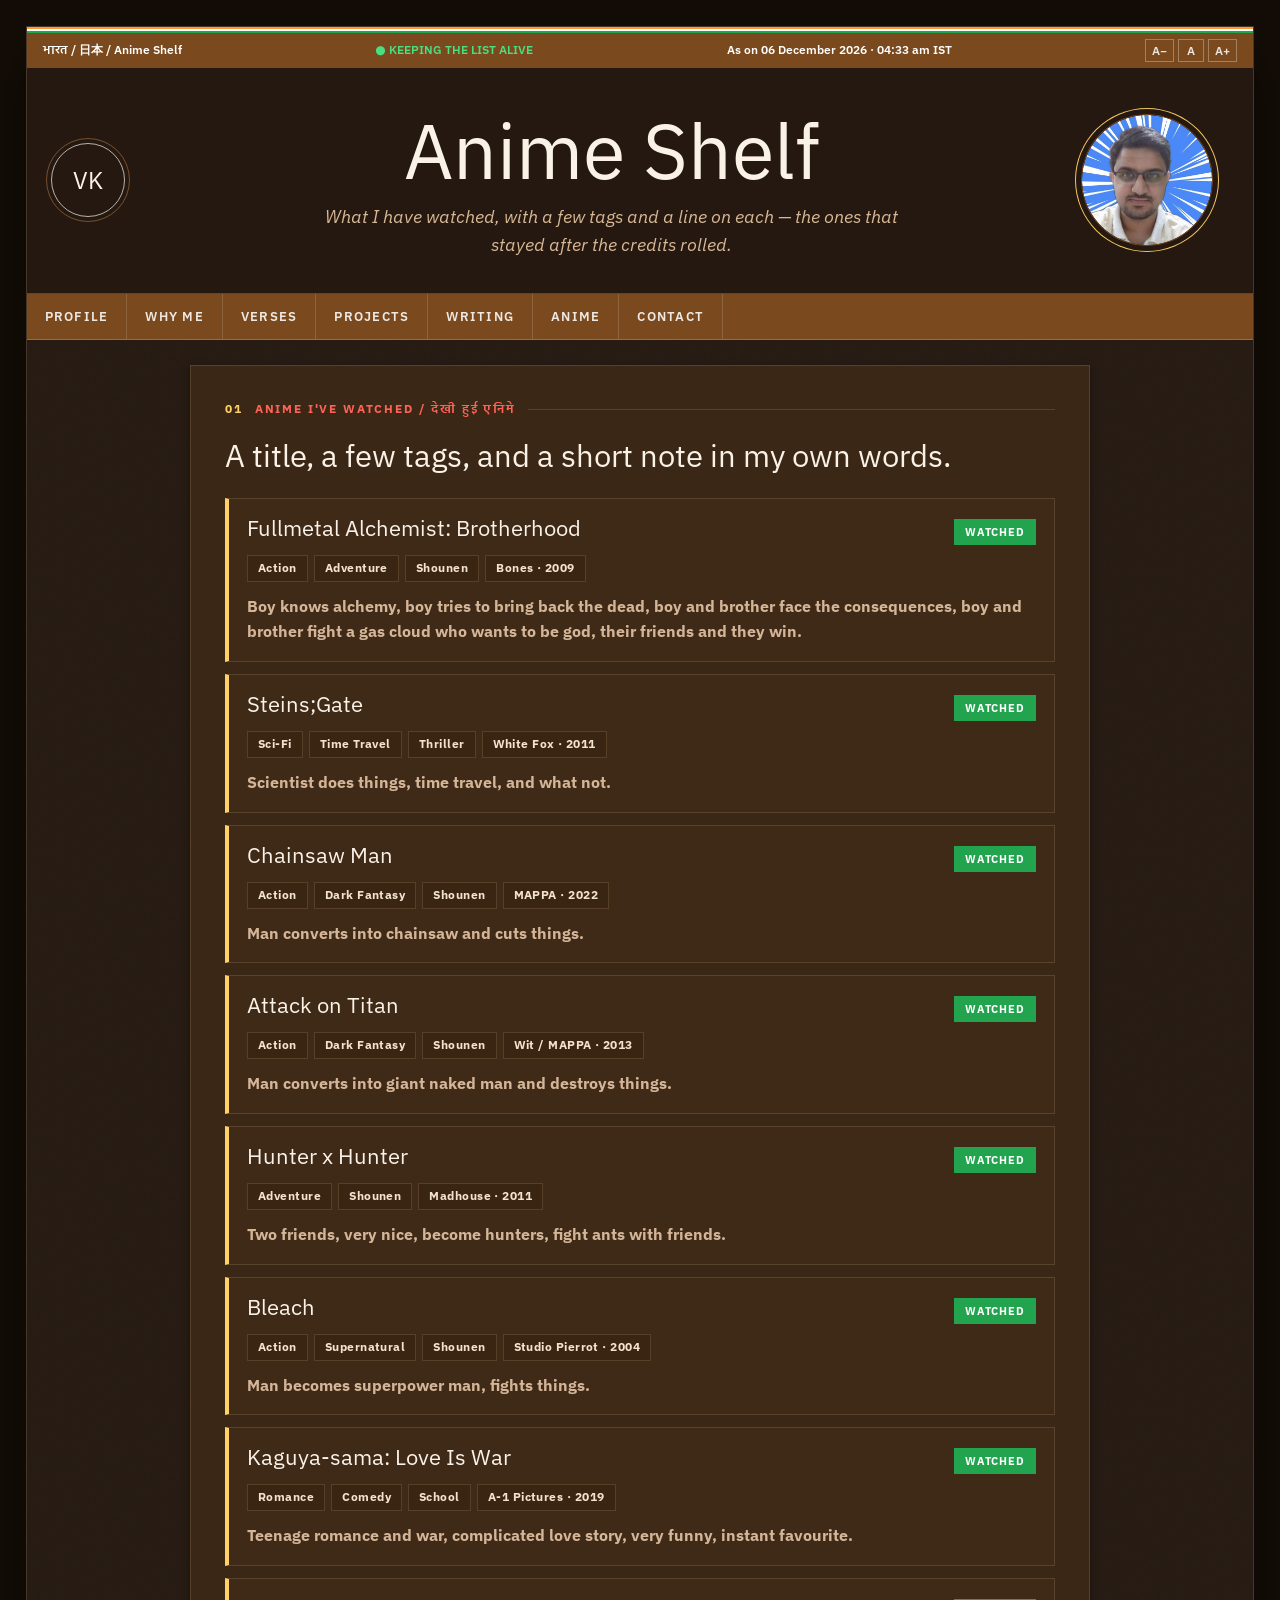
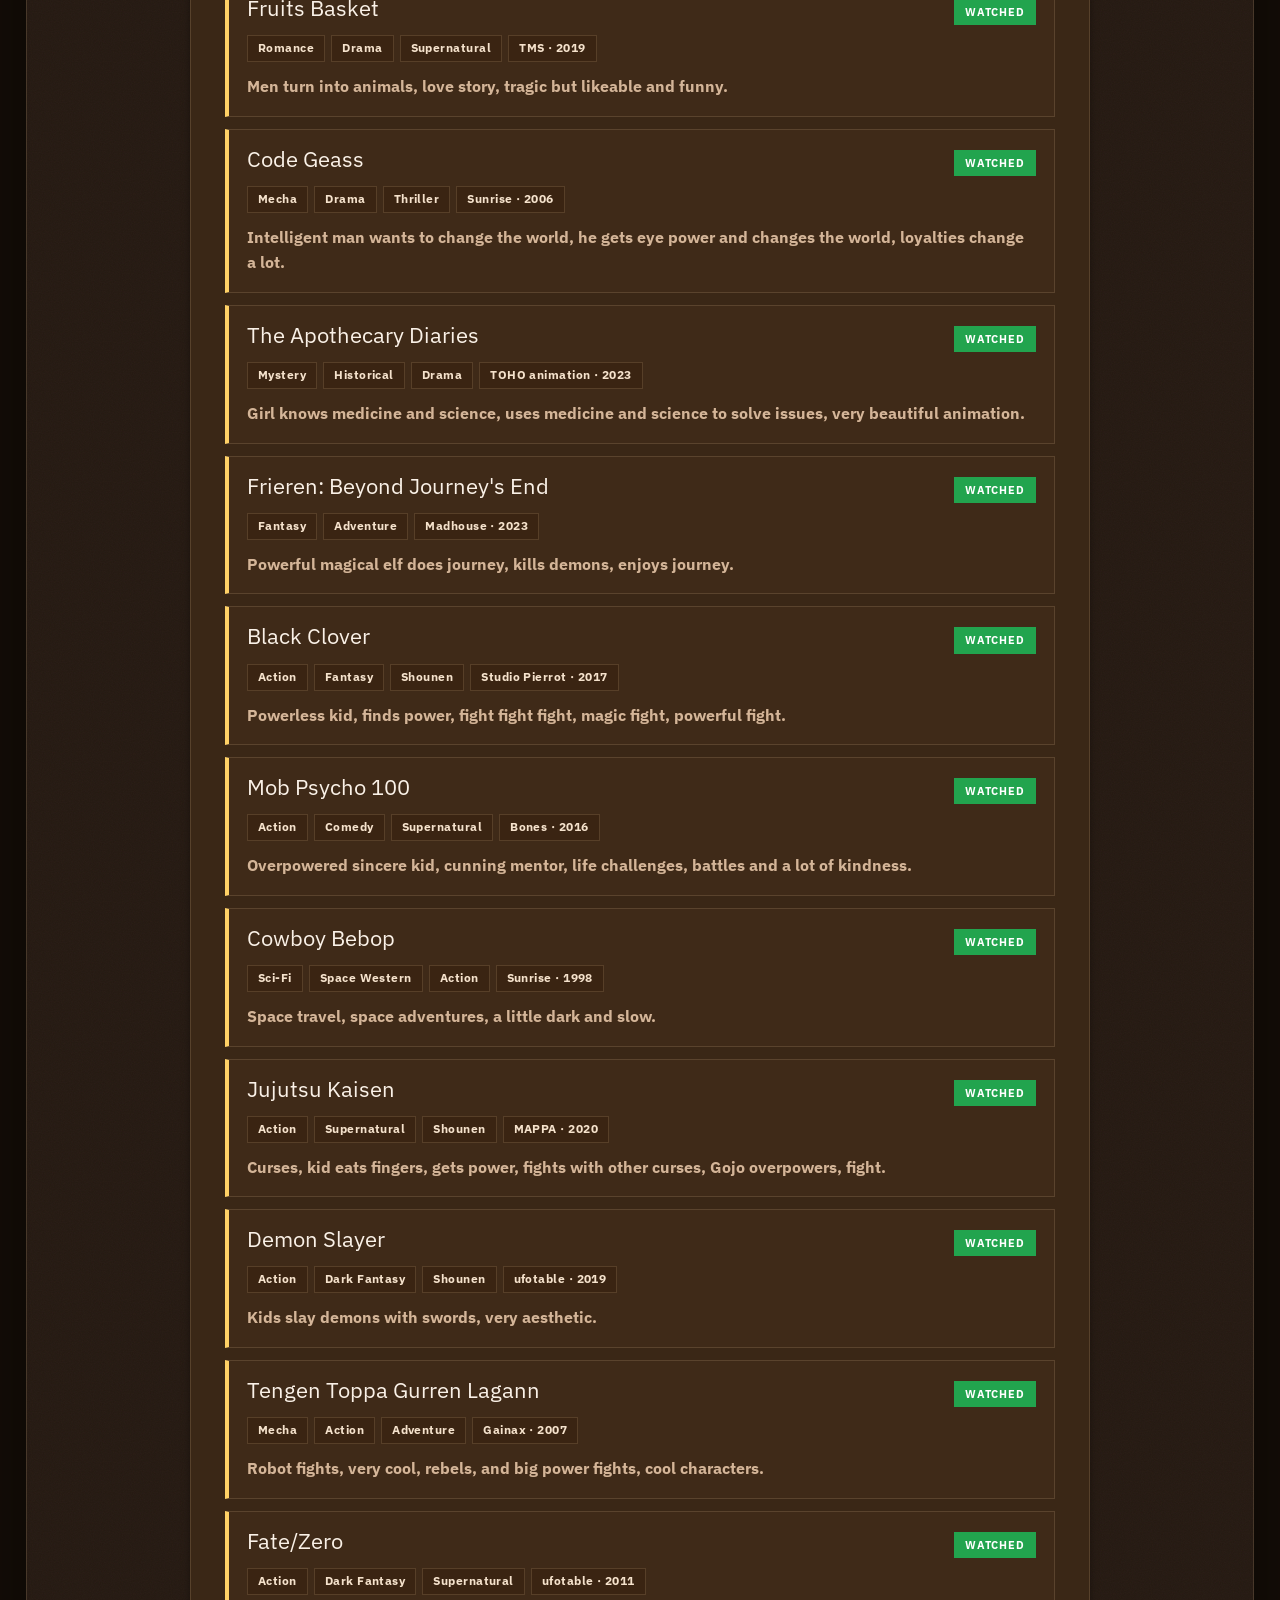
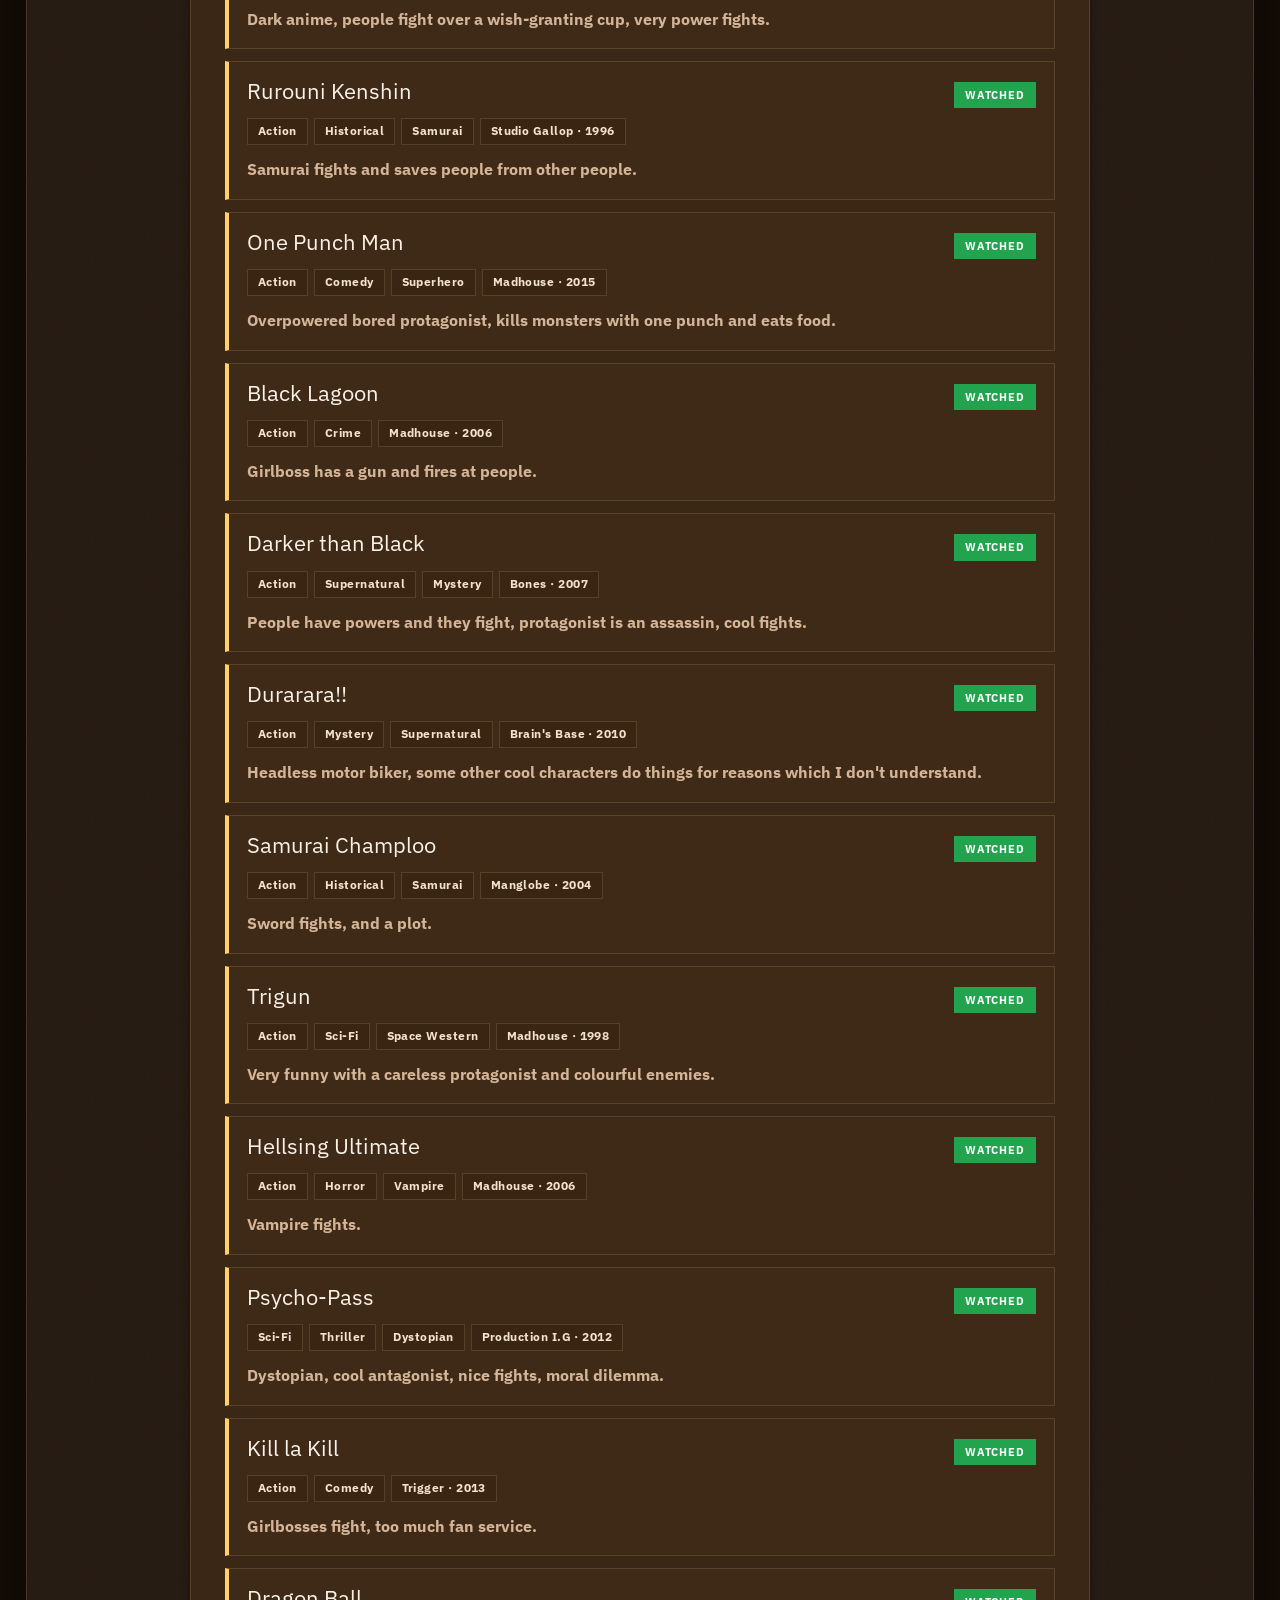
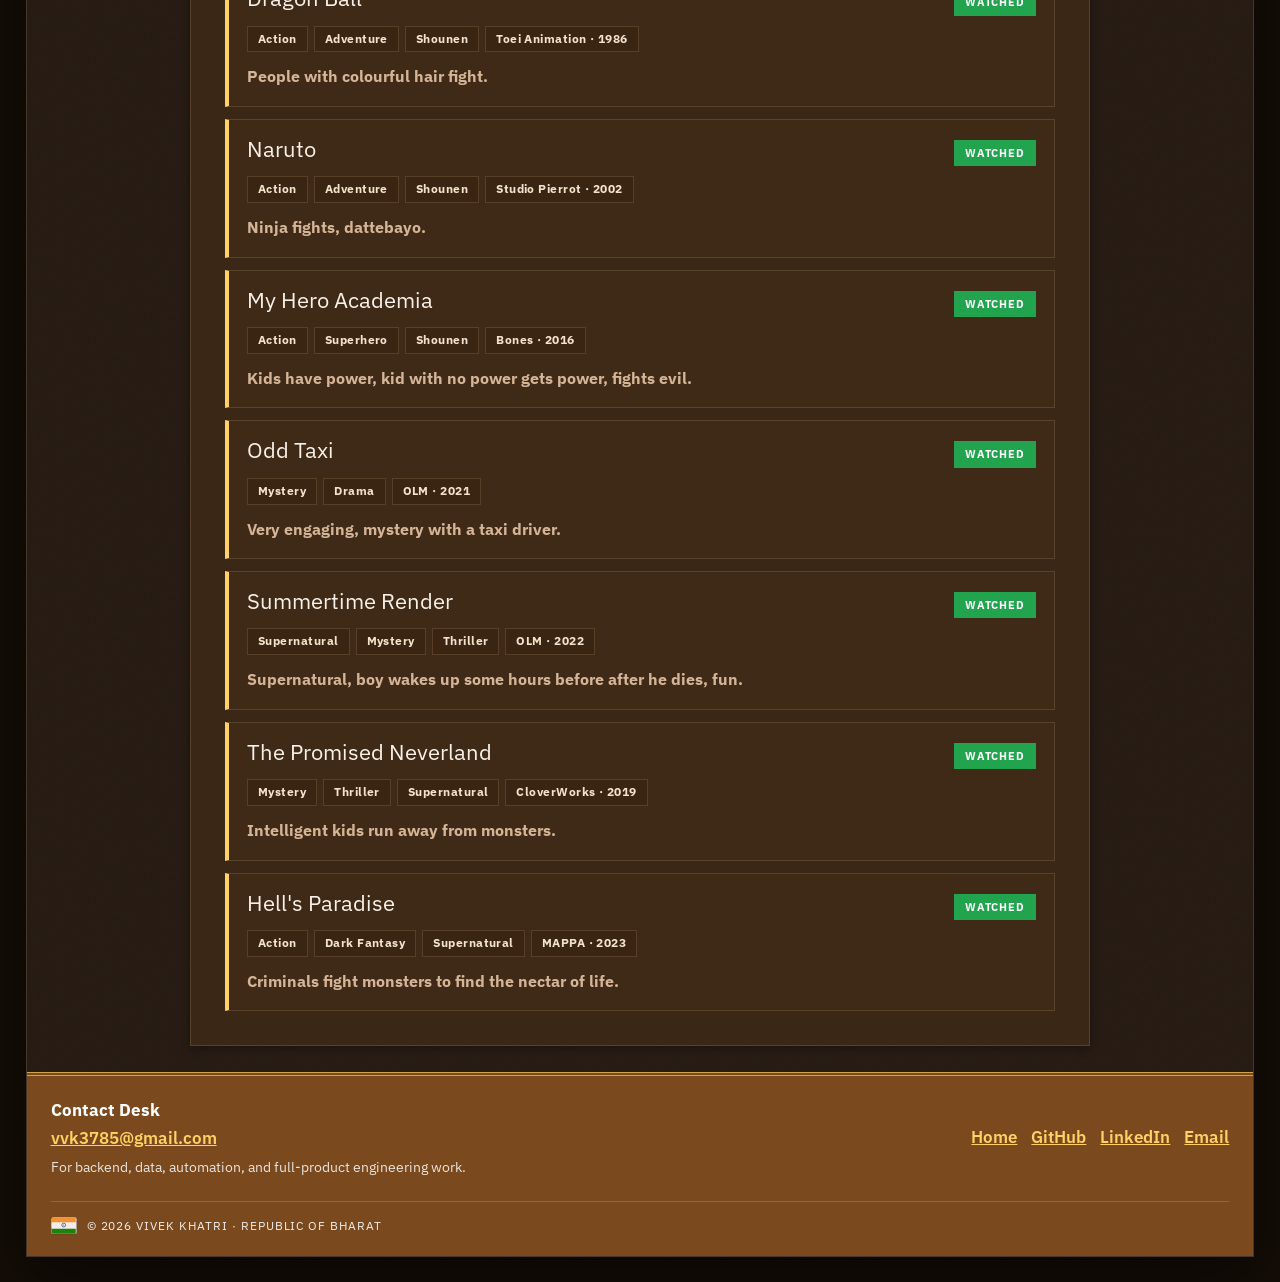
==== anime.html @ 1df3d498 "Add anime shelf page and unify site fonts" ====
<!DOCTYPE html>
<html lang="en">

<head>
    <meta charset="UTF-8">
    <meta name="viewport" content="width=device-width, initial-scale=1.0">
    <title>Anime Shelf | Vivek Khatri</title>
    <meta name="description" content="The anime Vivek Khatri has watched — a title, a few tags, and a short note on each.">
    <meta property="og:title" content="Anime Shelf | Vivek Khatri">
    <meta property="og:description" content="The anime Vivek Khatri has watched — a title, a few tags, and a short note on each.">
    <meta name="twitter:card" content="summary">
    <link rel="icon" href="data:image/svg+xml,<svg xmlns='http://www.w3.org/2000/svg' viewBox='0 0 100 100'><circle cx='50' cy='50' r='46' fill='%23073b8e' stroke='%23fff' stroke-width='3' stroke-dasharray='6 3'/><text x='50' y='58' text-anchor='middle' fill='%23fff200' font-family='Georgia' font-size='36' font-weight='900'>VK</text></svg>">
    <link rel="canonical" href="https://vivek378521.github.io/anime.html">
    <link rel="preconnect" href="https://fonts.googleapis.com">
    <link rel="preconnect" href="https://fonts.gstatic.com" crossorigin>
    <link href="https://fonts.googleapis.com/css2?family=IBM+Plex+Sans:wght@400;500;600;700&family=IBM+Plex+Sans+Devanagari:wght@400;600&family=Instrument+Serif:ital@0;1&family=Newsreader:ital,opsz,wght@0,6..72,400;0,6..72,600;1,6..72,400&family=Tiro+Devanagari+Sanskrit:ital@0;1&display=swap" rel="stylesheet">
    <link rel="stylesheet" href="style.css">
    <noscript>
        <style>
            .reveal { opacity: 1; transform: none; }
        </style>
    </noscript>
</head>

<body>
    <a class="skip-link" href="#anime-main">Skip to main content</a>
    <div class="page">
        <header class="site-header" id="top">
            <div class="utility-bar">
                <span>भारत / 日本 / Anime Shelf</span>
                <span class="status-dot">● KEEPING THE LIST ALIVE</span>
                <span id="gov-date">As on 08 October 2026</span>
                <span class="text-size" role="group" aria-label="Text size">
                    <button type="button" data-text-size="down" aria-label="Decrease text size">A−</button>
                    <button type="button" data-text-size="reset" aria-label="Reset text size">A</button>
                    <button type="button" data-text-size="up" aria-label="Increase text size">A+</button>
                </span>
            </div>

            <div class="masthead masthead--compact">
                <div class="emblem">VK</div>
                <div class="masthead-text">
                    <h1 class="name">Anime Shelf</h1>
                    <p class="subtitle">What I have watched, with a few tags and a line on each — the ones that stayed after the credits rolled.</p>
                </div>
                <img src="my-face.jpeg" alt="Vivek Khatri" class="portrait" loading="lazy">
            </div>

            <nav class="main-nav" aria-label="Primary navigation">
                <a href="index.html#profile">Profile</a>
                <a href="index.html#position">Why me</a>
                <a href="index.html#verses">Verses</a>
                <a href="index.html#projects">Projects</a>
                <a href="index.html#writing">Writing</a>
                <a href="anime.html" aria-current="page">Anime</a>
                <a href="index.html#contact">Contact</a>
            </nav>
        </header>

        <main class="subpage" id="anime-main">
            <section class="section reveal" id="anime">
                <p class="kicker">Anime I've watched / देखी हुई एनिमे</p>
                <p class="lede">A title, a few tags, and a short note in my own words.</p>

                <div class="anime-list">
                    <article class="anime-item">
                        <div class="anime-item-head">
                            <h3>Fullmetal Alchemist: Brotherhood</h3>
                            <span class="anime-status anime-status--watched">Watched</span>
                        </div>
                        <div class="anime-tags">
                            <span class="tag">Action</span>
                            <span class="tag">Adventure</span>
                            <span class="tag">Shounen</span>
                            <span class="tag">Bones · 2009</span>
                        </div>
                        <p>Boy knows alchemy, boy tries to bring back the dead, boy and brother face the consequences, boy and brother fight a gas cloud who wants to be god, their friends and they win.</p>
                    </article>

                    <article class="anime-item">
                        <div class="anime-item-head">
                            <h3>Steins;Gate</h3>
                            <span class="anime-status anime-status--watched">Watched</span>
                        </div>
                        <div class="anime-tags">
                            <span class="tag">Sci-Fi</span>
                            <span class="tag">Time Travel</span>
                            <span class="tag">Thriller</span>
                            <span class="tag">White Fox · 2011</span>
                        </div>
                        <p>Scientist does things, time travel, and what not.</p>
                    </article>

                    <article class="anime-item">
                        <div class="anime-item-head">
                            <h3>Chainsaw Man</h3>
                            <span class="anime-status anime-status--watched">Watched</span>
                        </div>
                        <div class="anime-tags">
                            <span class="tag">Action</span>
                            <span class="tag">Dark Fantasy</span>
                            <span class="tag">Shounen</span>
                            <span class="tag">MAPPA · 2022</span>
                        </div>
                        <p>Man converts into chainsaw and cuts things.</p>
                    </article>

                    <article class="anime-item">
                        <div class="anime-item-head">
                            <h3>Attack on Titan</h3>
                            <span class="anime-status anime-status--watched">Watched</span>
                        </div>
                        <div class="anime-tags">
                            <span class="tag">Action</span>
                            <span class="tag">Dark Fantasy</span>
                            <span class="tag">Shounen</span>
                            <span class="tag">Wit / MAPPA · 2013</span>
                        </div>
                        <p>Man converts into giant naked man and destroys things.</p>
                    </article>

                    <article class="anime-item">
                        <div class="anime-item-head">
                            <h3>Hunter x Hunter</h3>
                            <span class="anime-status anime-status--watched">Watched</span>
                        </div>
                        <div class="anime-tags">
                            <span class="tag">Adventure</span>
                            <span class="tag">Shounen</span>
                            <span class="tag">Madhouse · 2011</span>
                        </div>
                        <p>Two friends, very nice, become hunters, fight ants with friends.</p>
                    </article>

                    <article class="anime-item">
                        <div class="anime-item-head">
                            <h3>Bleach</h3>
                            <span class="anime-status anime-status--watched">Watched</span>
                        </div>
                        <div class="anime-tags">
                            <span class="tag">Action</span>
                            <span class="tag">Supernatural</span>
                            <span class="tag">Shounen</span>
                            <span class="tag">Studio Pierrot · 2004</span>
                        </div>
                        <p>Man becomes superpower man, fights things.</p>
                    </article>

                    <article class="anime-item">
                        <div class="anime-item-head">
                            <h3>Kaguya-sama: Love Is War</h3>
                            <span class="anime-status anime-status--watched">Watched</span>
                        </div>
                        <div class="anime-tags">
                            <span class="tag">Romance</span>
                            <span class="tag">Comedy</span>
                            <span class="tag">School</span>
                            <span class="tag">A-1 Pictures · 2019</span>
                        </div>
                        <p>Teenage romance and war, complicated love story, very funny, instant favourite.</p>
                    </article>

                    <article class="anime-item">
                        <div class="anime-item-head">
                            <h3>Fruits Basket</h3>
                            <span class="anime-status anime-status--watched">Watched</span>
                        </div>
                        <div class="anime-tags">
                            <span class="tag">Romance</span>
                            <span class="tag">Drama</span>
                            <span class="tag">Supernatural</span>
                            <span class="tag">TMS · 2019</span>
                        </div>
                        <p>Men turn into animals, love story, tragic but likeable and funny.</p>
                    </article>

                    <article class="anime-item">
                        <div class="anime-item-head">
                            <h3>Code Geass</h3>
                            <span class="anime-status anime-status--watched">Watched</span>
                        </div>
                        <div class="anime-tags">
                            <span class="tag">Mecha</span>
                            <span class="tag">Drama</span>
                            <span class="tag">Thriller</span>
                            <span class="tag">Sunrise · 2006</span>
                        </div>
                        <p>Intelligent man wants to change the world, he gets eye power and changes the world, loyalties change a lot.</p>
                    </article>

                    <article class="anime-item">
                        <div class="anime-item-head">
                            <h3>The Apothecary Diaries</h3>
                            <span class="anime-status anime-status--watched">Watched</span>
                        </div>
                        <div class="anime-tags">
                            <span class="tag">Mystery</span>
                            <span class="tag">Historical</span>
                            <span class="tag">Drama</span>
                            <span class="tag">TOHO animation · 2023</span>
                        </div>
                        <p>Girl knows medicine and science, uses medicine and science to solve issues, very beautiful animation.</p>
                    </article>

                    <article class="anime-item">
                        <div class="anime-item-head">
                            <h3>Frieren: Beyond Journey's End</h3>
                            <span class="anime-status anime-status--watched">Watched</span>
                        </div>
                        <div class="anime-tags">
                            <span class="tag">Fantasy</span>
                            <span class="tag">Adventure</span>
                            <span class="tag">Madhouse · 2023</span>
                        </div>
                        <p>Powerful magical elf does journey, kills demons, enjoys journey.</p>
                    </article>

                    <article class="anime-item">
                        <div class="anime-item-head">
                            <h3>Black Clover</h3>
                            <span class="anime-status anime-status--watched">Watched</span>
                        </div>
                        <div class="anime-tags">
                            <span class="tag">Action</span>
                            <span class="tag">Fantasy</span>
                            <span class="tag">Shounen</span>
                            <span class="tag">Studio Pierrot · 2017</span>
                        </div>
                        <p>Powerless kid, finds power, fight fight fight, magic fight, powerful fight.</p>
                    </article>

                    <article class="anime-item">
                        <div class="anime-item-head">
                            <h3>Mob Psycho 100</h3>
                            <span class="anime-status anime-status--watched">Watched</span>
                        </div>
                        <div class="anime-tags">
                            <span class="tag">Action</span>
                            <span class="tag">Comedy</span>
                            <span class="tag">Supernatural</span>
                            <span class="tag">Bones · 2016</span>
                        </div>
                        <p>Overpowered sincere kid, cunning mentor, life challenges, battles and a lot of kindness.</p>
                    </article>

                    <article class="anime-item">
                        <div class="anime-item-head">
                            <h3>Cowboy Bebop</h3>
                            <span class="anime-status anime-status--watched">Watched</span>
                        </div>
                        <div class="anime-tags">
                            <span class="tag">Sci-Fi</span>
                            <span class="tag">Space Western</span>
                            <span class="tag">Action</span>
                            <span class="tag">Sunrise · 1998</span>
                        </div>
                        <p>Space travel, space adventures, a little dark and slow.</p>
                    </article>

                    <article class="anime-item">
                        <div class="anime-item-head">
                            <h3>Jujutsu Kaisen</h3>
                            <span class="anime-status anime-status--watched">Watched</span>
                        </div>
                        <div class="anime-tags">
                            <span class="tag">Action</span>
                            <span class="tag">Supernatural</span>
                            <span class="tag">Shounen</span>
                            <span class="tag">MAPPA · 2020</span>
                        </div>
                        <p>Curses, kid eats fingers, gets power, fights with other curses, Gojo overpowers, fight.</p>
                    </article>

                    <article class="anime-item">
                        <div class="anime-item-head">
                            <h3>Demon Slayer</h3>
                            <span class="anime-status anime-status--watched">Watched</span>
                        </div>
                        <div class="anime-tags">
                            <span class="tag">Action</span>
                            <span class="tag">Dark Fantasy</span>
                            <span class="tag">Shounen</span>
                            <span class="tag">ufotable · 2019</span>
                        </div>
                        <p>Kids slay demons with swords, very aesthetic.</p>
                    </article>

                    <article class="anime-item">
                        <div class="anime-item-head">
                            <h3>Tengen Toppa Gurren Lagann</h3>
                            <span class="anime-status anime-status--watched">Watched</span>
                        </div>
                        <div class="anime-tags">
                            <span class="tag">Mecha</span>
                            <span class="tag">Action</span>
                            <span class="tag">Adventure</span>
                            <span class="tag">Gainax · 2007</span>
                        </div>
                        <p>Robot fights, very cool, rebels, and big power fights, cool characters.</p>
                    </article>

                    <article class="anime-item">
                        <div class="anime-item-head">
                            <h3>Fate/Zero</h3>
                            <span class="anime-status anime-status--watched">Watched</span>
                        </div>
                        <div class="anime-tags">
                            <span class="tag">Action</span>
                            <span class="tag">Dark Fantasy</span>
                            <span class="tag">Supernatural</span>
                            <span class="tag">ufotable · 2011</span>
                        </div>
                        <p>Dark anime, people fight over a wish-granting cup, very power fights.</p>
                    </article>

                    <article class="anime-item">
                        <div class="anime-item-head">
                            <h3>Rurouni Kenshin</h3>
                            <span class="anime-status anime-status--watched">Watched</span>
                        </div>
                        <div class="anime-tags">
                            <span class="tag">Action</span>
                            <span class="tag">Historical</span>
                            <span class="tag">Samurai</span>
                            <span class="tag">Studio Gallop · 1996</span>
                        </div>
                        <p>Samurai fights and saves people from other people.</p>
                    </article>

                    <article class="anime-item">
                        <div class="anime-item-head">
                            <h3>One Punch Man</h3>
                            <span class="anime-status anime-status--watched">Watched</span>
                        </div>
                        <div class="anime-tags">
                            <span class="tag">Action</span>
                            <span class="tag">Comedy</span>
                            <span class="tag">Superhero</span>
                            <span class="tag">Madhouse · 2015</span>
                        </div>
                        <p>Overpowered bored protagonist, kills monsters with one punch and eats food.</p>
                    </article>

                    <article class="anime-item">
                        <div class="anime-item-head">
                            <h3>Black Lagoon</h3>
                            <span class="anime-status anime-status--watched">Watched</span>
                        </div>
                        <div class="anime-tags">
                            <span class="tag">Action</span>
                            <span class="tag">Crime</span>
                            <span class="tag">Madhouse · 2006</span>
                        </div>
                        <p>Girlboss has a gun and fires at people.</p>
                    </article>

                    <article class="anime-item">
                        <div class="anime-item-head">
                            <h3>Darker than Black</h3>
                            <span class="anime-status anime-status--watched">Watched</span>
                        </div>
                        <div class="anime-tags">
                            <span class="tag">Action</span>
                            <span class="tag">Supernatural</span>
                            <span class="tag">Mystery</span>
                            <span class="tag">Bones · 2007</span>
                        </div>
                        <p>People have powers and they fight, protagonist is an assassin, cool fights.</p>
                    </article>

                    <article class="anime-item">
                        <div class="anime-item-head">
                            <h3>Durarara!!</h3>
                            <span class="anime-status anime-status--watched">Watched</span>
                        </div>
                        <div class="anime-tags">
                            <span class="tag">Action</span>
                            <span class="tag">Mystery</span>
                            <span class="tag">Supernatural</span>
                            <span class="tag">Brain's Base · 2010</span>
                        </div>
                        <p>Headless motor biker, some other cool characters do things for reasons which I don't understand.</p>
                    </article>

                    <article class="anime-item">
                        <div class="anime-item-head">
                            <h3>Samurai Champloo</h3>
                            <span class="anime-status anime-status--watched">Watched</span>
                        </div>
                        <div class="anime-tags">
                            <span class="tag">Action</span>
                            <span class="tag">Historical</span>
                            <span class="tag">Samurai</span>
                            <span class="tag">Manglobe · 2004</span>
                        </div>
                        <p>Sword fights, and a plot.</p>
                    </article>

                    <article class="anime-item">
                        <div class="anime-item-head">
                            <h3>Trigun</h3>
                            <span class="anime-status anime-status--watched">Watched</span>
                        </div>
                        <div class="anime-tags">
                            <span class="tag">Action</span>
                            <span class="tag">Sci-Fi</span>
                            <span class="tag">Space Western</span>
                            <span class="tag">Madhouse · 1998</span>
                        </div>
                        <p>Very funny with a careless protagonist and colourful enemies.</p>
                    </article>

                    <article class="anime-item">
                        <div class="anime-item-head">
                            <h3>Hellsing Ultimate</h3>
                            <span class="anime-status anime-status--watched">Watched</span>
                        </div>
                        <div class="anime-tags">
                            <span class="tag">Action</span>
                            <span class="tag">Horror</span>
                            <span class="tag">Vampire</span>
                            <span class="tag">Madhouse · 2006</span>
                        </div>
                        <p>Vampire fights.</p>
                    </article>

                    <article class="anime-item">
                        <div class="anime-item-head">
                            <h3>Psycho-Pass</h3>
                            <span class="anime-status anime-status--watched">Watched</span>
                        </div>
                        <div class="anime-tags">
                            <span class="tag">Sci-Fi</span>
                            <span class="tag">Thriller</span>
                            <span class="tag">Dystopian</span>
                            <span class="tag">Production I.G · 2012</span>
                        </div>
                        <p>Dystopian, cool antagonist, nice fights, moral dilemma.</p>
                    </article>

                    <article class="anime-item">
                        <div class="anime-item-head">
                            <h3>Kill la Kill</h3>
                            <span class="anime-status anime-status--watched">Watched</span>
                        </div>
                        <div class="anime-tags">
                            <span class="tag">Action</span>
                            <span class="tag">Comedy</span>
                            <span class="tag">Trigger · 2013</span>
                        </div>
                        <p>Girlbosses fight, too much fan service.</p>
                    </article>

                    <article class="anime-item">
                        <div class="anime-item-head">
                            <h3>Dragon Ball</h3>
                            <span class="anime-status anime-status--watched">Watched</span>
                        </div>
                        <div class="anime-tags">
                            <span class="tag">Action</span>
                            <span class="tag">Adventure</span>
                            <span class="tag">Shounen</span>
                            <span class="tag">Toei Animation · 1986</span>
                        </div>
                        <p>People with colourful hair fight.</p>
                    </article>

                    <article class="anime-item">
                        <div class="anime-item-head">
                            <h3>Naruto</h3>
                            <span class="anime-status anime-status--watched">Watched</span>
                        </div>
                        <div class="anime-tags">
                            <span class="tag">Action</span>
                            <span class="tag">Adventure</span>
                            <span class="tag">Shounen</span>
                            <span class="tag">Studio Pierrot · 2002</span>
                        </div>
                        <p>Ninja fights, dattebayo.</p>
                    </article>

                    <article class="anime-item">
                        <div class="anime-item-head">
                            <h3>My Hero Academia</h3>
                            <span class="anime-status anime-status--watched">Watched</span>
                        </div>
                        <div class="anime-tags">
                            <span class="tag">Action</span>
                            <span class="tag">Superhero</span>
                            <span class="tag">Shounen</span>
                            <span class="tag">Bones · 2016</span>
                        </div>
                        <p>Kids have power, kid with no power gets power, fights evil.</p>
                    </article>

                    <article class="anime-item">
                        <div class="anime-item-head">
                            <h3>Odd Taxi</h3>
                            <span class="anime-status anime-status--watched">Watched</span>
                        </div>
                        <div class="anime-tags">
                            <span class="tag">Mystery</span>
                            <span class="tag">Drama</span>
                            <span class="tag">OLM · 2021</span>
                        </div>
                        <p>Very engaging, mystery with a taxi driver.</p>
                    </article>

                    <article class="anime-item">
                        <div class="anime-item-head">
                            <h3>Summertime Render</h3>
                            <span class="anime-status anime-status--watched">Watched</span>
                        </div>
                        <div class="anime-tags">
                            <span class="tag">Supernatural</span>
                            <span class="tag">Mystery</span>
                            <span class="tag">Thriller</span>
                            <span class="tag">OLM · 2022</span>
                        </div>
                        <p>Supernatural, boy wakes up some hours before after he dies, fun.</p>
                    </article>

                    <article class="anime-item">
                        <div class="anime-item-head">
                            <h3>The Promised Neverland</h3>
                            <span class="anime-status anime-status--watched">Watched</span>
                        </div>
                        <div class="anime-tags">
                            <span class="tag">Mystery</span>
                            <span class="tag">Thriller</span>
                            <span class="tag">Supernatural</span>
                            <span class="tag">CloverWorks · 2019</span>
                        </div>
                        <p>Intelligent kids run away from monsters.</p>
                    </article>

                    <article class="anime-item">
                        <div class="anime-item-head">
                            <h3>Hell's Paradise</h3>
                            <span class="anime-status anime-status--watched">Watched</span>
                        </div>
                        <div class="anime-tags">
                            <span class="tag">Action</span>
                            <span class="tag">Dark Fantasy</span>
                            <span class="tag">Supernatural</span>
                            <span class="tag">MAPPA · 2023</span>
                        </div>
                        <p>Criminals fight monsters to find the nectar of life.</p>
                    </article>
                </div>
            </section>
        </main>

        <footer class="footer" id="contact">
            <div>
                <strong>Contact Desk</strong><br>
                <a href="mailto:vvk3785@gmail.com" style="color: var(--gold); font-weight: 600;">vvk3785@gmail.com</a>
                <p>For backend, data, automation, and full-product engineering work.</p>
            </div>
            <nav>
                <a href="index.html">Home</a>
                <a href="https://github.com/vivek378521" target="_blank" rel="noopener">GitHub</a>
                <a href="https://linkedin.com/in/vivekkhatri007" target="_blank" rel="noopener">LinkedIn</a>
                <a href="mailto:vvk3785@gmail.com">Email</a>
            </nav>

            <div class="footer-sign">
                <svg viewBox="0 0 42 28" xmlns="http://www.w3.org/2000/svg" aria-hidden="true">
                    <rect x="0.5" y="0.5" width="41" height="27" rx="2.5" fill="#fff" stroke="#0e1420" stroke-opacity="0.35"/>
                    <path d="M1 3.5a2.5 2.5 0 0 1 2.5-2.5H40v8H3.5A2.5 2.5 0 0 1 1 6.5z" fill="#ff9933"/>
                    <rect x="1" y="9" width="39" height="8" fill="#ffffff"/>
                    <path d="M1 19v5.5A2.5 2.5 0 0 0 3.5 27H40v-8z" fill="#138808"/>
                    <circle cx="20.5" cy="13" r="3.1" fill="none" stroke="#000080" stroke-width="0.9"/>
                    <circle cx="20.5" cy="13" r="0.7" fill="#000080"/>
                </svg>
                <span>© 2026 Vivek Khatri · Republic of Bharat</span>
            </div>
        </footer>
    </div>

    <script src="script.js"></script>
</body>

</html>
---- style.css ----
:root {
    --saffron: #ff9933;
    --green: #22a44e;
    --accent: #e8944a;
    --accent-dark: #7a4a1e;
    --red: #ff6257;
    --gold: #ffd166;
    --cream: #241810;
    --paper: #3a2716;
    --ink: #f3e9df;
    --heading: #faf1e7;
    --muted: #c9ab90;
    --link: #f0a860;
    --line: rgba(214, 180, 140, 0.18);
    --border: #5a3a22;
    --shadow: 3px 3px 0 rgba(0, 0, 0, 0.35);
    --font-body: 'IBM Plex Sans', 'IBM Plex Sans Devanagari', system-ui, -apple-system, 'Segoe UI', Roboto, 'Helvetica Neue', sans-serif;
    --font-display: 'IBM Plex Sans', 'IBM Plex Sans Devanagari', system-ui, -apple-system, 'Segoe UI', Roboto, 'Helvetica Neue', sans-serif;
    --font-text: 'IBM Plex Sans', 'IBM Plex Sans Devanagari', system-ui, -apple-system, 'Segoe UI', Roboto, 'Helvetica Neue', sans-serif;
    --pix-soft:
        conic-gradient(rgba(255, 255, 255, 0.045) 0 25%, transparent 25% 50%, rgba(255, 255, 255, 0.045) 50% 75%, transparent 75% 100%) 0 0 / 28px 28px,
        conic-gradient(rgba(255, 255, 255, 0.03) 0 25%, transparent 25% 50%, rgba(255, 255, 255, 0.03) 50% 75%, transparent 75% 100%) 0 0 / 14px 14px;
    --pix-tile:
        conic-gradient(rgba(255, 255, 255, 0.09) 0 25%, transparent 25% 50%, rgba(255, 255, 255, 0.09) 50% 75%, transparent 75% 100%) 0 0 / 24px 24px;
    --motif:
        url("data:image/svg+xml,%3Csvg xmlns='http://www.w3.org/2000/svg' width='120' height='120' viewBox='0 0 120 120'%3E%3Cg fill='none' stroke='%23d9b45b' stroke-opacity='0.14'%3E%3Cpath d='M60 0 120 60 60 120 0 60Z'/%3E%3Ccircle cx='60' cy='60' r='10'/%3E%3Ccircle cx='60' cy='60' r='3.5'/%3E%3C/g%3E%3C/svg%3E") 0 0 / 120px 120px,
        url("data:image/svg+xml,%3Csvg xmlns='http://www.w3.org/2000/svg' width='120' height='120' viewBox='0 0 120 120'%3E%3Cg fill='none' stroke='%23d9b45b' stroke-opacity='0.07'%3E%3Cpath d='M0 0 120 120M120 0 0 120'/%3E%3C/g%3E%3C/svg%3E") 0 0 / 120px 120px;
}

* {
    box-sizing: border-box;
    margin: 0;
    padding: 0;
}

html {
    scroll-behavior: smooth;
}

body {
    min-height: 100vh;
    color: var(--ink);
    background: #140d07;
    font-family: var(--font-text);
    font-size: 17px;
    line-height: 1.65;
}

/* UI chrome stays sans */
.utility-bar,
.main-nav a,
.btn,
.kicker,
.feature-kicker,
.chip,
.verse-ref,
.tag-cloud span,
.status-line,
.box h2,
.footer,
.simple-toggle,
.back-to-portal,
.simple-kicker,
.install {
    font-family: var(--font-body);
}

:focus-visible {
    outline: 2px solid var(--gold);
    outline-offset: 2px;
}

::selection {
    color: var(--gold);
    background: var(--accent-dark);
}

h1, h2, .lede {
    text-wrap: balance;
}

section[id],
aside[id] {
    scroll-margin-top: 20px;
}

body.simple-mode {
    background: #140d07;
}

a {
    color: var(--link);
    font-weight: 600;
    transition: color 0.15s;
}

a:hover {
    color: var(--red);
}

.box a,
.section a {
    text-decoration: underline;
    text-decoration-color: rgba(240, 168, 96, 0.4);
    text-decoration-thickness: 1px;
    text-underline-offset: 3px;
}

.box a:hover,
.section a:hover {
    text-decoration-color: var(--gold);
}

.page {
    position: relative;
    z-index: 1;
    width: min(1460px, calc(100% - clamp(0px, 4vw, 56px)));
    min-height: calc(100vh - clamp(0px, 4vw, 56px));
    margin: clamp(0px, 2vw, 28px) auto;
    background-color: var(--cream);
    background-image: url("data:image/svg+xml,%3Csvg xmlns='http://www.w3.org/2000/svg' width='140' height='140'%3E%3Cfilter id='n'%3E%3CfeTurbulence type='fractalNoise' baseFrequency='0.9' numOctaves='3'/%3E%3C/filter%3E%3Crect width='140' height='140' filter='url(%23n)' opacity='0.04'/%3E%3C/svg%3E");
    border: 1px solid rgba(214, 180, 140, 0.18);
    box-shadow: 0 24px 60px rgba(0, 0, 0, 0.45);
}

body.simple-mode .page {
    background: #241810;
}

/* ─── Skip link ─── */

.skip-link {
    position: absolute;
    top: -60px;
    left: 12px;
    z-index: 99;
    padding: 9px 16px;
    color: #fff;
    background: var(--accent-dark);
    font-family: var(--font-body);
    font-size: 13px;
    text-decoration: none;
    transition: top 0.15s;
}

.skip-link:focus {
    top: 10px;
}

/* ─── Tricolour rule ─── */

.site-header {
    position: relative;
}

.site-header::before {
    content: "";
    display: block;
    height: 6px;
    background: linear-gradient(
        to bottom,
        var(--saffron) 0 2px,
        #ffffff 2px 4px,
        var(--green) 4px 6px
    );
}

/* ─── Utility bar ─── */

.utility-bar {
    display: flex;
    align-items: center;
    justify-content: space-between;
    gap: 12px;
    padding: 6px 16px;
    color: #fff;
    background: var(--accent-dark);
    font-size: 12px;
    font-weight: 600;
}

.status-dot {
    color: #4ade80;
}

.text-size {
    display: inline-flex;
    gap: 4px;
}

.text-size button {
    min-width: 26px;
    padding: 2px 6px;
    color: rgba(255, 255, 255, 0.85);
    background: transparent;
    border: 1px solid rgba(255, 255, 255, 0.3);
    font-family: var(--font-body);
    font-size: 11.5px;
    font-weight: 600;
    line-height: 1.5;
    cursor: pointer;
    transition: color 0.15s, border-color 0.15s, background 0.15s;
}

.text-size button:hover {
    color: var(--accent-dark);
    background: var(--gold);
    border-color: var(--gold);
}

.simple-toggle,
.back-to-portal {
    padding: 4px 10px;
    color: #1a1205;
    background: var(--gold);
    border: 1px solid rgba(0, 0, 0, 0.55);
    font-family: inherit;
    font-size: 12px;
    font-weight: 700;
    cursor: pointer;
    transition: background 0.15s;
}

.simple-toggle:hover,
.back-to-portal:hover {
    background: #e6b800;
}

/* ─── Masthead ─── */

.masthead {
    display: grid;
    grid-template-columns: 92px minmax(0, 1fr) 148px;
    gap: 24px;
    align-items: center;
    padding: clamp(28px, 4vw, 48px) 24px;
    background: var(--cream);
    border-bottom: 1px solid rgba(232, 148, 74, 0.35);
}

.masthead-text {
    text-align: center;
}

.masthead-flag {
    display: block;
    width: 44px;
    margin: 0 auto 12px;
}

.masthead-flag svg {
    display: block;
    width: 100%;
    height: auto;
    filter: drop-shadow(0 1px 2px rgba(15, 23, 42, 0.18));
}

.emblem {
    display: grid;
    place-items: center;
    width: 74px;
    height: 74px;
    color: var(--heading);
    background: transparent;
    border: 1px solid rgba(250, 241, 231, 0.7);
    border-radius: 50%;
    outline: 1px solid rgba(240, 168, 96, 0.4);
    outline-offset: 4px;
    font-family: var(--font-display);
    font-size: 24px;
    font-weight: 400;
}

.ministry-line {
    display: flex;
    align-items: center;
    justify-content: center;
    gap: 12px;
    color: var(--red);
    font-size: 11.5px;
    font-weight: 700;
    letter-spacing: 0.18em;
    text-transform: uppercase;
}

.ministry-line::before,
.ministry-line::after {
    content: "";
    width: 30px;
    height: 1px;
    background: currentColor;
    opacity: 0.55;
}

.name {
    margin-top: 10px;
    color: var(--heading);
    font-family: var(--font-display);
    font-size: clamp(2.6rem, 6vw, 5rem);
    font-weight: 400;
    line-height: 1;
}

.subtitle {
    max-width: 54ch;
    margin: 14px auto 0;
    color: #d9b896;
    font-size: clamp(1rem, 1.4vw, 1.1rem);
    font-style: italic;
    line-height: 1.6;
}

.cta-row {
    display: flex;
    flex-wrap: wrap;
    justify-content: center;
    gap: 10px;
    margin-top: 22px;
}

.btn {
    display: inline-flex;
    align-items: center;
    gap: 8px;
    padding: 11px 24px;
    border: 1px solid rgba(250, 241, 231, 0.3);
    font-size: 13px;
    font-weight: 600;
    letter-spacing: 0.08em;
    text-transform: uppercase;
    text-decoration: none;
    transition: background 0.15s, color 0.15s, transform 0.15s;
}

.btn-primary {
    color: #1a1205;
    background: var(--gold);
    border-color: var(--gold);
}

.btn-primary:hover {
    color: #1a1205;
    background: #f4c153;
    transform: translateY(-1px);
}

.btn-ghost {
    color: var(--heading);
    background: transparent;
    border-color: rgba(250, 241, 231, 0.35);
}

.btn-ghost:hover {
    color: var(--heading);
    background: rgba(250, 241, 231, 0.08);
    border-color: var(--heading);
}

.portrait {
    width: 132px;
    height: 132px;
    object-fit: cover;
    background: #fff;
    border: 1px solid var(--accent-dark);
    border-radius: 50%;
    box-shadow:
        0 0 0 5px var(--cream),
        0 0 0 6px rgba(255, 209, 102, 0.95);
}

/* ─── Nav ─── */

.main-nav {
    display: flex;
    flex-wrap: wrap;
    background: var(--accent-dark);
    border-bottom: 1px solid rgba(232, 148, 74, 0.4);
}

.main-nav a {
    position: relative;
    padding: 12px 18px;
    color: rgba(255, 255, 255, 0.88);
    border-right: 1px solid rgba(255, 255, 255, 0.14);
    text-decoration: none;
    font-size: 12.5px;
    font-weight: 600;
    letter-spacing: 0.1em;
    text-transform: uppercase;
    transition: color 0.15s;
}

.main-nav a::after {
    content: "";
    position: absolute;
    right: 18px;
    bottom: 7px;
    left: 18px;
    height: 1px;
    background: var(--gold);
    transform: scaleX(0);
    transform-origin: left;
    transition: transform 0.22s ease;
}

.main-nav a:hover {
    color: #fff;
}

.main-nav a:hover::after {
    transform: scaleX(1);
}

/* ─── Ticker ─── */

.ticker {
    display: flex;
    align-items: stretch;
    overflow: hidden;
    background: #2b1c10;
    border-bottom: 1px solid rgba(214, 180, 140, 0.18);
}

.ticker-label {
    position: relative;
    z-index: 2;
    display: flex;
    align-items: center;
    flex: 0 0 auto;
    padding: 9px 16px;
    color: var(--gold);
    background: var(--accent-dark);
    font-family: var(--font-body);
    font-size: 11px;
    font-weight: 700;
    letter-spacing: 0.14em;
    text-transform: uppercase;
}

.ticker-track {
    position: relative;
    flex: 1;
    overflow: hidden;
    display: flex;
    align-items: center;
    min-width: 0;
}

.ticker-content {
    display: flex;
    white-space: nowrap;
    color: #f0dcc4;
    font-family: var(--font-body);
    font-size: 11.5px;
    font-weight: 600;
    letter-spacing: 0.08em;
    text-transform: uppercase;
    animation: ticker-slide 46s linear infinite;
    will-change: transform;
}

.ticker-track:hover .ticker-content {
    animation-play-state: paused;
}

.ticker-group {
    display: flex;
    flex: 0 0 auto;
    gap: 56px;
    padding-right: 56px;
    padding-block: 9px;
}

.ticker-group span {
    display: inline-flex;
    align-items: center;
}

.ticker-group a {
    color: var(--red);
    text-decoration: none;
    margin-left: 6px;
    text-decoration: underline;
    text-decoration-color: rgba(215, 25, 32, 0.4);
    text-underline-offset: 3px;
}

.ticker-group a:hover {
    text-decoration-color: var(--gold);
}

@keyframes ticker-slide {
    to {
        transform: translateX(-50%);
    }
}

/* ─── View panels ─── */

.view-panel:not(.active) {
    display: none !important;
}

.view-panel.active {
    display: grid;
}

.simple-view.active {
    display: block;
}

body.simple-mode .site-header,
body.simple-mode .footer {
    display: none;
}

/* ─── Portal grid ─── */

.portal-grid {
    display: grid;
    grid-template-columns: 264px minmax(0, 1fr) 284px;
    gap: clamp(16px, 2vw, 28px);
    align-items: start;
    padding: clamp(16px, 2vw, 32px);
}

.main-panel,
.left-rail,
.right-rail {
    display: grid;
    gap: clamp(16px, 2vw, 26px);
    align-content: start;
}

/* ─── Rail boxes ─── */

.box {
    padding: 0;
    background-color: var(--paper);
    background-image: var(--pix-soft), var(--motif), linear-gradient(var(--paper), var(--paper));
    border: 1px solid var(--line);
    box-shadow: 0 1px 3px rgba(0, 0, 0, 0.35);
}

.box h2 {
    padding: 7px 14px;
    color: #2a1408;
    background: var(--accent);
    border-bottom: 1px solid var(--border);
    font-size: 11.5px;
    font-weight: 700;
    letter-spacing: 0.12em;
    text-transform: uppercase;
}

.box > *:not(h2) {
    margin: 14px;
}

.box > h2 + p {
    margin-top: 14px;
}

.box p {
    line-height: 1.6;
    font-size: 15.5px;
}

.reading-quote {
    padding-top: 12px;
    border-top: 1px solid var(--line);
    color: #f0e3bd;
    font-family: var(--font-display);
    font-size: 14px;
    font-style: italic;
    line-height: 1.55;
}

.reading-quote cite {
    display: block;
    margin-top: 8px;
    color: var(--muted);
    font-family: var(--font-body);
    font-size: 12px;
    font-style: normal;
}

.link-list {
    padding-left: 18px;
    line-height: 1.85;
    font-size: 15.5px;
}

.status-line {
    display: inline-block;
    padding: 4px 10px;
    color: #fff;
    background: var(--green);
    font-size: 13px;
    font-weight: 700;
}

/* ─── Feature card (featured writing) ─── */

.feature-card {
    position: relative;
    display: block;
    padding: clamp(20px, 3vw, 32px);
    color: inherit;
    background-color: var(--paper);
    background-image:
        var(--pix-tile),
        var(--motif),
        linear-gradient(
            to bottom,
            #f2c48a 0 13%,
            #e8a866 13% 30%,
            #d98f4a 30% 47%,
            #c47636 47% 62%,
            #a85e28 62% 76%,
            #8a4a1e 76% 88%,
            #6e3816 88% 100%
        );
    border: 1px solid var(--line);
    border-left: 8px solid var(--gold);
    box-shadow: 0 2px 8px rgba(0, 0, 0, 0.35);
    text-decoration: none;
    transition: transform 0.15s, box-shadow 0.15s;
}

.feature-card:hover {
    color: inherit;
    transform: translate(-2px, -2px);
    box-shadow: 5px 5px 0 rgba(0, 0, 0, 0.12);
}

.feature-kicker {
    display: block;
    margin-bottom: 10px;
    color: var(--red);
    font-size: 12px;
    font-weight: 700;
    letter-spacing: 0.14em;
    text-transform: uppercase;
}

.feature-card h2 {
    color: #fdf3e6;
    font-family: var(--font-display);
    font-size: clamp(1.9rem, 3.6vw, 3rem);
    font-weight: 400;
    line-height: 1.08;
}

.feature-card p {
    max-width: 60ch;
    margin-top: 12px;
    color: #e8d0b4;
    font-size: 17px;
}

.feature-more {
    display: inline-block;
    margin-top: 14px;
    color: var(--gold);
    font-weight: 700;
    text-shadow: 0 1px 2px rgba(0, 0, 0, 0.4);
    transition: color 0.15s;
}

.feature-more:hover {
    color: #fff;
}

.stamp {
    position: absolute;
    top: 18px;
    right: 18px;
    padding: 7px 13px;
    color: rgba(255, 120, 120, 0.9);
    border: 2px solid rgba(255, 120, 120, 0.7);
    border-radius: 3px;
    outline: 1px solid rgba(255, 120, 120, 0.4);
    outline-offset: 3px;
    font-family: var(--font-body);
    font-size: 10.5px;
    font-weight: 700;
    letter-spacing: 0.16em;
    line-height: 1.5;
    text-align: center;
    text-transform: uppercase;
    transform: rotate(-7deg);
    pointer-events: none;
}

/* ─── Sections ─── */

.section {
    padding: clamp(20px, 3vw, 34px);
    background-color: var(--paper);
    background-image: var(--pix-soft), var(--motif), linear-gradient(var(--paper), var(--paper));
    border: 1px solid var(--line);
    box-shadow: 0 2px 8px rgba(0, 0, 0, 0.35);
}

.kicker {
    display: flex;
    align-items: center;
    gap: 12px;
    margin-bottom: 18px;
    color: var(--red);
    font-size: 11.5px;
    font-weight: 700;
    letter-spacing: 0.16em;
    text-transform: uppercase;
}

.main-panel {
    counter-reset: sec;
}

.kicker::before {
    counter-increment: sec;
    content: counter(sec, decimal-leading-zero);
    color: var(--gold);
}

.kicker::after {
    content: "";
    flex: 1;
    height: 1px;
    background: var(--line);
}

.lede {
    max-width: 46ch;
    color: var(--heading);
    font-family: var(--font-display);
    font-size: clamp(1.4rem, 2.4vw, 2rem);
    line-height: 1.25;
}

.plain-list {
    margin-top: 18px;
    padding-left: 20px;
    color: #d9c0a6;
    font-size: 16.5px;
    line-height: 1.7;
}

.plain-list li + li {
    margin-top: 8px;
}

.plain-list li::marker {
    color: var(--green);
}

/* ─── Verse band ─── */

.verse-band {
    position: relative;
    overflow: hidden;
    padding: clamp(36px, 5vw, 56px) clamp(16px, 4vw, 48px);
    color: #fff;
    background:
        radial-gradient(ellipse at 50% -10%, rgba(255, 153, 51, 0.22), transparent 55%),
        radial-gradient(ellipse at 50% 110%, rgba(19, 138, 54, 0.20), transparent 55%),
        var(--accent-dark);
    border-top: 4px double var(--gold);
    border-bottom: 4px double var(--gold);
    text-align: center;
}

.verse-band::before {
    content: "";
    position: absolute;
    inset: 0;
    background-image: url("data:image/svg+xml,%3Csvg xmlns='http://www.w3.org/2000/svg' width='56' height='56' viewBox='0 0 56 56'%3E%3Cg fill='none' stroke='%23ffd166' stroke-width='1'%3E%3Cpath d='M28 0 56 28 28 56 0 28Z'/%3E%3Ccircle cx='28' cy='28' r='7'/%3E%3Ccircle cx='28' cy='28' r='2'/%3E%3C/g%3E%3C/svg%3E");
    background-size: 56px 56px;
    opacity: 0.10;
    pointer-events: none;
}

.verse-band::after {
    content: "";
    position: absolute;
    top: -190px;
    right: -190px;
    width: 460px;
    height: 460px;
    border: 1px dashed rgba(255, 209, 102, 0.45);
    border-radius: 50%;
    box-shadow:
        0 0 0 36px rgba(255, 209, 102, 0.05),
        0 0 0 72px rgba(255, 209, 102, 0.035),
        0 0 0 108px rgba(255, 209, 102, 0.02);
    pointer-events: none;
}

.verse-band-inner {
    position: relative;
    z-index: 1;
    max-width: 1120px;
    margin: 0 auto;
}

.verse-band-inner::before {
    content: "";
    position: absolute;
    bottom: -230px;
    left: -230px;
    width: 460px;
    height: 460px;
    border: 1px dashed rgba(255, 209, 102, 0.35);
    border-radius: 50%;
    box-shadow:
        0 0 0 36px rgba(255, 209, 102, 0.04),
        0 0 0 72px rgba(255, 209, 102, 0.025);
    pointer-events: none;
}

.band-rule {
    display: flex;
    align-items: center;
    gap: 14px;
    max-width: 420px;
    margin: 0 auto;
    color: var(--gold);
}

.band-rule::before,
.band-rule::after {
    content: "";
    flex: 1;
    height: 3px;
    border-top: 1px solid rgba(255, 209, 102, 0.75);
    border-bottom: 1px solid rgba(255, 209, 102, 0.35);
}

.band-rule span {
    font-size: 10px;
}

.band-kicker {
    margin-top: 18px;
    color: var(--gold);
    font-family: var(--font-display);
    font-size: clamp(0.95rem, 1.4vw, 1.1rem);
    letter-spacing: 0.06em;
}

.band-grid {
    display: grid;
    grid-template-columns: repeat(3, minmax(0, 1fr));
    gap: clamp(20px, 3vw, 44px);
    align-items: stretch;
    margin-top: clamp(20px, 3vw, 32px);
}

.verse-label {
    color: var(--gold);
    font-family: var(--font-display);
    font-size: clamp(0.95rem, 1.3vw, 1.05rem);
    margin-bottom: 12px;
}

.verse-text {
    color: #fdf6e6;
    font-family: var(--font-display);
    font-size: clamp(1.05rem, 1.5vw, 1.3rem);
    line-height: 1.85;
}

.verse-meaning {
    max-width: 42ch;
    margin: 14px auto 0;
    color: rgba(255, 255, 255, 0.74);
    font-size: 15.5px;
    font-style: italic;
    line-height: 1.7;
}

.verse-ref {
    display: inline-block;
    margin-top: 16px;
    padding: 4px 12px;
    color: var(--gold);
    border: 1px solid rgba(255, 209, 102, 0.7);
    font-size: 11px;
    font-weight: 700;
    letter-spacing: 0.14em;
    text-transform: uppercase;
}

body.simple-mode .verse-band {
    display: none;
}


/* ─── Testimonials ─── */

.testimonial-grid {
    display: grid;
    grid-template-columns: 1fr 1fr;
    gap: 16px;
}

.testimonial-card {
    padding: 20px;
    background-color: var(--paper);
    background-image: var(--pix-soft), var(--motif), linear-gradient(var(--paper), var(--paper));
    border-left: 4px solid var(--accent);
}

.testimonial-card p {
    color: #d9c0a6;
    font-size: 16px;
    line-height: 1.7;
}

.testimonial-card footer {
    display: flex;
    align-items: center;
    gap: 8px;
    margin-top: 14px;
    padding-top: 12px;
    border-top: 1px solid var(--line);
}

.testimonial-author {
    color: var(--heading);
    font-size: 14px;
    font-weight: 700;
}

.testimonial-org {
    color: var(--muted);
    font-size: 12px;
}

/* ─── Capabilities ─── */

.capability-grid {
    display: grid;
    grid-template-columns: repeat(2, minmax(0, 1fr));
    gap: 12px;
}

.capability-grid article {
    padding: 16px;
    background: #3f2a18;
    border: 1px solid var(--line);
    border-top: 3px solid var(--green);
}

.capability-grid strong {
    display: block;
    margin-bottom: 6px;
    color: var(--heading);
    font-size: 16px;
}

.capability-grid span {
    color: #d4b598;
    font-size: 15.5px;
    line-height: 1.55;
}

/* ─── Projects ─── */

.project-grid {
    display: grid;
    grid-template-columns: repeat(auto-fit, minmax(240px, 1fr));
    gap: 14px;
}

.project-card {
    display: flex;
    flex-direction: column;
    gap: 8px;
    padding: 18px;
    background-color: var(--paper);
    background-image: var(--pix-soft), var(--motif), linear-gradient(var(--paper), var(--paper));
    border: 1px solid var(--line);
    transition: transform 0.15s, box-shadow 0.15s;
}

.project-card:hover {
    transform: translate(-2px, -2px);
    box-shadow: 4px 4px 0 rgba(0, 0, 0, 0.12);
}

.chip {
    align-self: flex-start;
    padding: 3px 10px;
    color: #2a1810;
    background: var(--gold);
    border: 1px solid var(--border);
    font-size: 11px;
    font-weight: 700;
    letter-spacing: 0.06em;
    text-transform: uppercase;
}

.chip-live {
    color: #fff;
    background: var(--green);
    border-color: var(--green);
}

.project-card h3 {
    color: var(--heading);
    font-family: var(--font-display);
    font-size: 1.6rem;
    font-weight: 400;
    line-height: 1.1;
}

.install {
    align-self: flex-start;
    padding: 3px 8px;
    color: #f5e2cc;
    background: #3a2412;
    border: 1px solid var(--line);
    font-family: 'Courier New', monospace;
    font-size: 12.5px;
    font-weight: 700;
}

.project-card p {
    color: #d4b598;
    font-size: 16px;
    line-height: 1.6;
}

.project-link {
    margin-top: auto;
    padding-top: 8px;
    font-size: 14px;
    font-weight: 700;
    text-decoration: none;
}

/* ─── Right rail ─── */

.tag-cloud {
    display: flex;
    flex-wrap: wrap;
    gap: 8px;
}

.tag-cloud span {
    padding: 4px 10px;
    color: #2a1408;
    background: var(--accent);
    border: 1px solid var(--border);
    font-size: 12px;
    font-weight: 700;
}

.writing-list {
    display: grid;
    gap: 14px;
}

.article-card {
    display: block;
    padding: 14px;
    color: #000;
    background: linear-gradient(135deg, var(--gold), #fff1f2);
    border: 2px solid var(--red);
    text-decoration: none;
    transition: transform 0.15s;
}

.article-card:hover {
    color: #000;
    transform: translate(-2px, -2px);
}

.article-card--blue {
    background: linear-gradient(135deg, #f5d9b8, #f0e6d2);
    border-color: var(--accent);
}

.article-card--blue span,
.article-card--blue em {
    color: var(--accent);
}

.article-card span,
.article-card em {
    display: block;
    color: var(--red);
    font-style: normal;
    font-weight: 700;
    font-size: 13px;
}

.article-card strong {
    display: block;
    margin: 8px 0;
    font-family: var(--font-display);
    font-size: 24px;
    font-weight: 400;
    line-height: 1.15;
}

/* ─── Simple view ─── */

.simple-view {
    position: relative;
    min-height: 100vh;
    padding: 0;
    background: #241810;
}

.back-to-portal {
    display: inline;
    margin: 0 0 32px;
    padding: 0;
    color: var(--muted);
    background: transparent;
    border: 0;
    font: inherit;
    text-decoration: underline;
    cursor: pointer;
}

.back-to-portal:hover {
    color: var(--heading);
    background: transparent;
}

.simple-card {
    width: min(760px, calc(100% - 40px));
    margin: 0 auto;
    padding: min(12vh, 96px) 0 80px;
    color: var(--ink);
    background: #241810;
    font-family: var(--font-body);
}

.simple-kicker {
    color: var(--muted);
    font-size: 14px;
    font-weight: 700;
    letter-spacing: 0.08em;
    text-transform: uppercase;
}

.simple-card h2 {
    margin: 10px 0 14px;
    font-family: var(--font-display);
    font-size: clamp(2.6rem, 7vw, 4.8rem);
    font-weight: 400;
    line-height: 1.05;
}

.simple-card p {
    color: #d9b896;
    font-size: 18px;
    line-height: 1.6;
}

.simple-links {
    display: flex;
    flex-wrap: wrap;
    align-items: center;
    gap: 14px;
    margin-top: 24px;
}

.simple-links a {
    color: var(--ink);
}

.simple-links a.btn {
    color: #1a1205;
}

/* ─── Footer ─── */

.footer {
    display: flex;
    justify-content: space-between;
    gap: 18px;
    padding: 20px 24px;
    color: #fff;
    background: var(--accent-dark);
    border-top: 4px double rgba(255, 209, 102, 0.65);
}

.footer p {
    margin-top: 4px;
    font-size: 14px;
    opacity: 0.85;
}

.footer {
    position: relative;
    flex-wrap: wrap;
}

.footer nav {
    display: flex;
    flex-wrap: wrap;
    gap: 14px;
    align-items: center;
}

.footer-sign {
    display: flex;
    flex: 1 1 100%;
    align-items: center;
    gap: 10px;
    margin-top: 4px;
    padding-top: 14px;
    border-top: 1px solid rgba(255, 255, 255, 0.18);
    font-family: var(--font-body);
    font-size: 12px;
    letter-spacing: 0.08em;
    text-transform: uppercase;
    opacity: 0.9;
}

.footer-sign svg {
    width: 26px;
    height: auto;
    border-radius: 2px;
}

.footer a {
    color: var(--gold);
}

/* ─── Reveal animation ─── */

.reveal {
    opacity: 0;
    transform: translateY(10px);
    transition: opacity 0.35s ease, transform 0.35s ease;
}

.reveal.visible {
    opacity: 1;
    transform: translateY(0);
}

/* ─── Hero entrance ─── */

@keyframes rise-in {
    from {
        opacity: 0;
        transform: translateY(18px);
    }
    to {
        opacity: 1;
        transform: translateY(0);
    }
}

.masthead-flag,
.emblem,
.ministry-line,
.name,
.subtitle,
.cta-row,
.portrait {
    animation: rise-in 0.7s cubic-bezier(0.22, 1, 0.36, 1) backwards;
}

.emblem        { animation-delay: 0.05s; }
.masthead-flag { animation-delay: 0.12s; }
.ministry-line { animation-delay: 0.22s; }
.name          { animation-delay: 0.32s; }
.subtitle      { animation-delay: 0.44s; }
.cta-row       { animation-delay: 0.56s; }
.portrait      { animation-delay: 0.44s; }

/* ─── Gold shimmer sweep across the name ─── */

.name {
    position: relative;
}

.name::after {
    content: "";
    position: absolute;
    inset: -4px -8px;
    background: linear-gradient(
        100deg,
        transparent 38%,
        rgba(255, 209, 102, 0.0) 40%,
        rgba(255, 232, 170, 0.75) 50%,
        rgba(255, 209, 102, 0.0) 60%,
        transparent 62%
    );
    background-size: 260% 100%;
    background-position: 160% 0;
    mix-blend-mode: screen;
    pointer-events: none;
    -webkit-mask-image: linear-gradient(#000, #000);
    mask-image: linear-gradient(#000, #000);
    animation: name-shimmer 6s ease-in-out 1.1s infinite;
}

@keyframes name-shimmer {
    0%   { background-position: 160% 0; }
    35%  { background-position: -60% 0; }
    100% { background-position: -60% 0; }
}

/* Writing list ─── */

.post-list {
    margin-top: 22px;
    padding: 0;
    list-style: none;
    border-top: 1px solid var(--line);
}

.post-list a {
    display: grid;
    grid-template-columns: 120px minmax(0, 1fr) auto;
    gap: 18px;
    align-items: baseline;
    padding: 14px 6px;
    border-bottom: 1px solid var(--line);
    color: inherit;
    text-decoration: none;
    transition: background 0.15s;
}

.post-list a:hover {
    background: #3a2a18;
}

.post-date {
    color: var(--muted);
    font-family: var(--font-body);
    font-size: 11.5px;
    font-weight: 600;
    letter-spacing: 0.1em;
    text-transform: uppercase;
}

.post-title {
    color: var(--heading);
    font-family: var(--font-display);
    font-size: clamp(1.1rem, 1.8vw, 1.35rem);
    line-height: 1.3;
    transition: color 0.15s;
}

.post-list a:hover .post-title {
    color: var(--red);
}

.post-meta {
    color: var(--muted);
    font-family: var(--font-body);
    font-size: 11px;
    font-weight: 600;
    letter-spacing: 0.1em;
    text-transform: uppercase;
}

.archive-link {
    display: inline-block;
    margin-top: 20px;
    color: var(--heading);
    font-family: var(--font-body);
    font-size: 12.5px;
    font-weight: 700;
    letter-spacing: 0.12em;
    text-transform: uppercase;
    text-decoration: none;
    border-bottom: 2px solid var(--gold);
    padding-bottom: 3px;
}

.archive-link:hover {
    color: var(--red);
    border-bottom-color: var(--red);
}

.archive-link--rss {
    margin-left: 18px;
    color: var(--muted);
    border-bottom-color: var(--line);
}

/* ─── Subpage (anime shelf and friends) ─── */

.subpage {
    display: grid;
    gap: clamp(16px, 2vw, 26px);
    width: min(900px, calc(100% - clamp(20px, 4vw, 56px)));
    margin: 0 auto;
    padding: clamp(16px, 2vw, 32px) 0;
}

.masthead--compact {
    padding-block: clamp(22px, 3vw, 34px);
}

/* ─── Anime list ─── */

.anime-list {
    display: grid;
    gap: 12px;
    margin-top: 22px;
}

.anime-item {
    padding: 16px 18px;
    background: #3f2a18;
    border: 1px solid var(--line);
    border-left: 4px solid var(--gold);
}

.anime-item-head {
    display: flex;
    flex-wrap: wrap;
    align-items: baseline;
    justify-content: space-between;
    gap: 8px 14px;
}

.anime-item h3 {
    color: var(--heading);
    font-family: var(--font-display);
    font-size: 1.4rem;
    font-weight: 400;
    line-height: 1.15;
}

.anime-status {
    flex: 0 0 auto;
    padding: 3px 10px;
    border: 1px solid var(--border);
    font-family: var(--font-body);
    font-size: 11px;
    font-weight: 700;
    letter-spacing: 0.08em;
    text-transform: uppercase;
}

.anime-status--watched {
    color: #fff;
    background: var(--green);
    border-color: var(--green);
}

.anime-status--watching {
    color: #1a1205;
    background: var(--gold);
    border-color: var(--gold);
}

.anime-status--dropped {
    color: #fff;
    background: var(--red);
    border-color: var(--red);
}

.anime-tags {
    display: flex;
    flex-wrap: wrap;
    gap: 6px;
    margin-top: 10px;
}

.anime-tags .tag {
    padding: 3px 10px;
    color: #f5e2cc;
    background: #3a2412;
    border: 1px solid var(--line);
    font-family: var(--font-body);
    font-size: 11.5px;
    font-weight: 700;
    letter-spacing: 0.04em;
}

.anime-item p {
    margin-top: 12px;
    color: #d4b598;
    font-size: 16px;
    font-weight: 700;
    line-height: 1.6;
}

/* ─── Disco ball ─── */

.disco-scene {
    position: relative;
    height: 230px;
    overflow: hidden;
}

.disco-cord {
    position: absolute;
    top: 0;
    left: 50%;
    width: 2px;
    height: 40px;
    background: linear-gradient(#3a4352, #566070);
    transform: translateX(-50%);
}

.disco-mount {
    position: absolute;
    top: 39px;
    left: 50%;
    width: 10px;
    height: 6px;
    border-radius: 3px;
    background: #6a7587;
    box-shadow: 0 1px 2px rgba(0, 0, 0, 0.5);
    transform: translateX(-50%);
}

.disco-ball {
    position: absolute;
    top: 43px;
    left: 50%;
    width: 54px;
    height: 54px;
    margin-left: -27px;
    border-radius: 50%;
    background:
        radial-gradient(circle at 32% 28%, rgba(255, 255, 255, 0.95), transparent 28%),
        conic-gradient(from 0deg,
            #cfd6df 0 30deg, #939eac 30deg 60deg, #ffffff 60deg 90deg,
            #aab4c1 90deg 120deg, #7f8b99 120deg 150deg, #eef1f5 150deg 180deg,
            #9aa5b2 180deg 210deg, #ffffff 210deg 240deg, #8793a0 240deg 270deg,
            #dbe1e8 270deg 300deg, #b0bac6 300deg 330deg, #f4f6f9 330deg 360deg);
    box-shadow:
        0 0 0 2px rgba(20, 30, 45, 0.25),
        0 0 24px rgba(255, 255, 255, 0.14),
        0 0 38px rgba(255, 92, 220, 0.22),
        0 0 50px rgba(64, 224, 250, 0.2);
    animation: disco-spin 5.5s linear infinite;
}

@keyframes disco-spin {
    to { transform: rotate(360deg); }
}

.disco-glint {
    position: absolute;
    top: 43px;
    left: 50%;
    width: 54px;
    height: 54px;
    margin-left: -27px;
    border-radius: 50%;
    background: radial-gradient(circle at 34% 30%, #fff, rgba(255, 255, 255, 0.25) 24%, transparent 42%);
    animation: disco-glint 2.6s ease-in-out infinite;
}

@keyframes disco-glint {
    0%, 100% { opacity: 0.35; }
    50%      { opacity: 0.95; }
}

.disco-beam {
    position: absolute;
    top: 97px;
    left: 50%;
    width: 180px;
    height: 150px;
    margin-left: -90px;
    background: linear-gradient(to bottom, rgba(255, 209, 102, 0.42), rgba(255, 209, 102, 0.06) 70%, transparent);
    clip-path: polygon(50% 0, 0 100%, 100% 100%);
    animation: disco-flicker 4.2s ease-in-out infinite;
}

.disco-scene::before,
.disco-scene::after {
    content: "";
    position: absolute;
    top: 97px;
    left: 50%;
    width: 165px;
    height: 165px;
    margin-left: -82px;
    pointer-events: none;
    transform-origin: top center;
}

.disco-scene::before {
    background: linear-gradient(to bottom, rgba(255, 92, 220, 0.38), rgba(255, 92, 220, 0.05) 70%, transparent);
    clip-path: polygon(30% 0, 0 100%, 100% 100%);
    animation: disco-sweep 7s ease-in-out infinite alternate, disco-flicker 3.9s ease-in-out infinite;
}

.disco-scene::after {
    background: linear-gradient(to bottom, rgba(64, 224, 250, 0.34), rgba(64, 224, 250, 0.05) 70%, transparent);
    clip-path: polygon(70% 0, 0 100%, 100% 100%);
    animation: disco-sweep 10s ease-in-out infinite alternate-reverse, disco-flicker 4.7s ease-in-out infinite;
}

@keyframes disco-sweep {
    from { transform: rotate(-16deg); }
    to   { transform: rotate(16deg); }
}

@keyframes disco-flicker {
    0%, 100% { opacity: 0.5; }
    45%      { opacity: 0.32; }
    72%      { opacity: 0.62; }
}

/* ─── Responsive ─── */

@media (max-width: 1100px) {
    .portal-grid {
        grid-template-columns: 1fr;
    }

    .left-rail,
    .right-rail {
        grid-template-columns: repeat(2, minmax(0, 1fr));
    }

    .capability-grid,
    .testimonial-grid {
        grid-template-columns: 1fr 1fr;
    }
}

@media (min-width: 1101px) and (max-width: 1280px) {
    .portal-grid {
        grid-template-columns: 224px minmax(0, 1fr) 248px;
    }
}

@media (max-width: 900px) {

    .band-grid {
        grid-template-columns: minmax(0, 1fr);
        gap: 28px;
    }
}

@media (max-width: 720px) {
    .stamp {
        display: none;
    }

    .post-list a {
        grid-template-columns: minmax(0, 1fr);
        gap: 4px;
        padding: 14px 4px;
    }

    .post-meta {
        order: 2;
    }

    .ticker-label {
        padding: 9px 10px;
        font-size: 10px;
        letter-spacing: 0.08em;
    }

    .page {
        width: 100%;
        margin: 0;
        border: 0;
        box-shadow: none;
    }

    .utility-bar,
    .footer {
        flex-direction: column;
        align-items: flex-start;
    }

    .main-nav {
        display: grid;
        grid-template-columns: repeat(2, minmax(0, 1fr));
    }

    .main-nav a {
        border-bottom: 1px solid rgba(255, 255, 255, 0.3);
    }

    .masthead {
        grid-template-columns: minmax(0, 1fr);
        justify-items: center;
        gap: 18px;
        padding: 28px 18px;
    }

    .emblem {
        display: none;
    }

    .masthead-text {
        grid-column: auto;
        order: 1;
    }

    .portrait {
        grid-column: auto;
        grid-row: auto;
        order: -1;
        width: 120px;
        height: 120px;
    }

    .portal-grid {
        padding: 10px;
    }

    .capability-grid,
    .testimonial-grid,
    .left-rail,
    .right-rail {
        grid-template-columns: 1fr;
    }

    .cta-row .btn {
        flex: 1 1 auto;
        justify-content: center;
    }

    .simple-card {
        width: min(100% - 28px, 680px);
        padding-top: 48px;
    }

    .simple-card h2 {
        font-size: clamp(2.4rem, 13vw, 4rem);
    }
}

@media (max-width: 720px) {
    .disco {
        display: none;
    }
}

@media (max-width: 480px) {
    body {
        font-size: 15px;
    }

    .main-nav {
        grid-template-columns: 1fr;
    }

    .utility-bar {
        font-size: 11px;
    }
}

@media (prefers-reduced-motion: reduce) {
    *,
    *::before,
    *::after {
        animation-duration: 0.01ms !important;
        animation-iteration-count: 1 !important;
        scroll-behavior: auto !important;
        transition-duration: 0.01ms !important;
    }

    .reveal {
        opacity: 1;
        transform: none;
    }
}
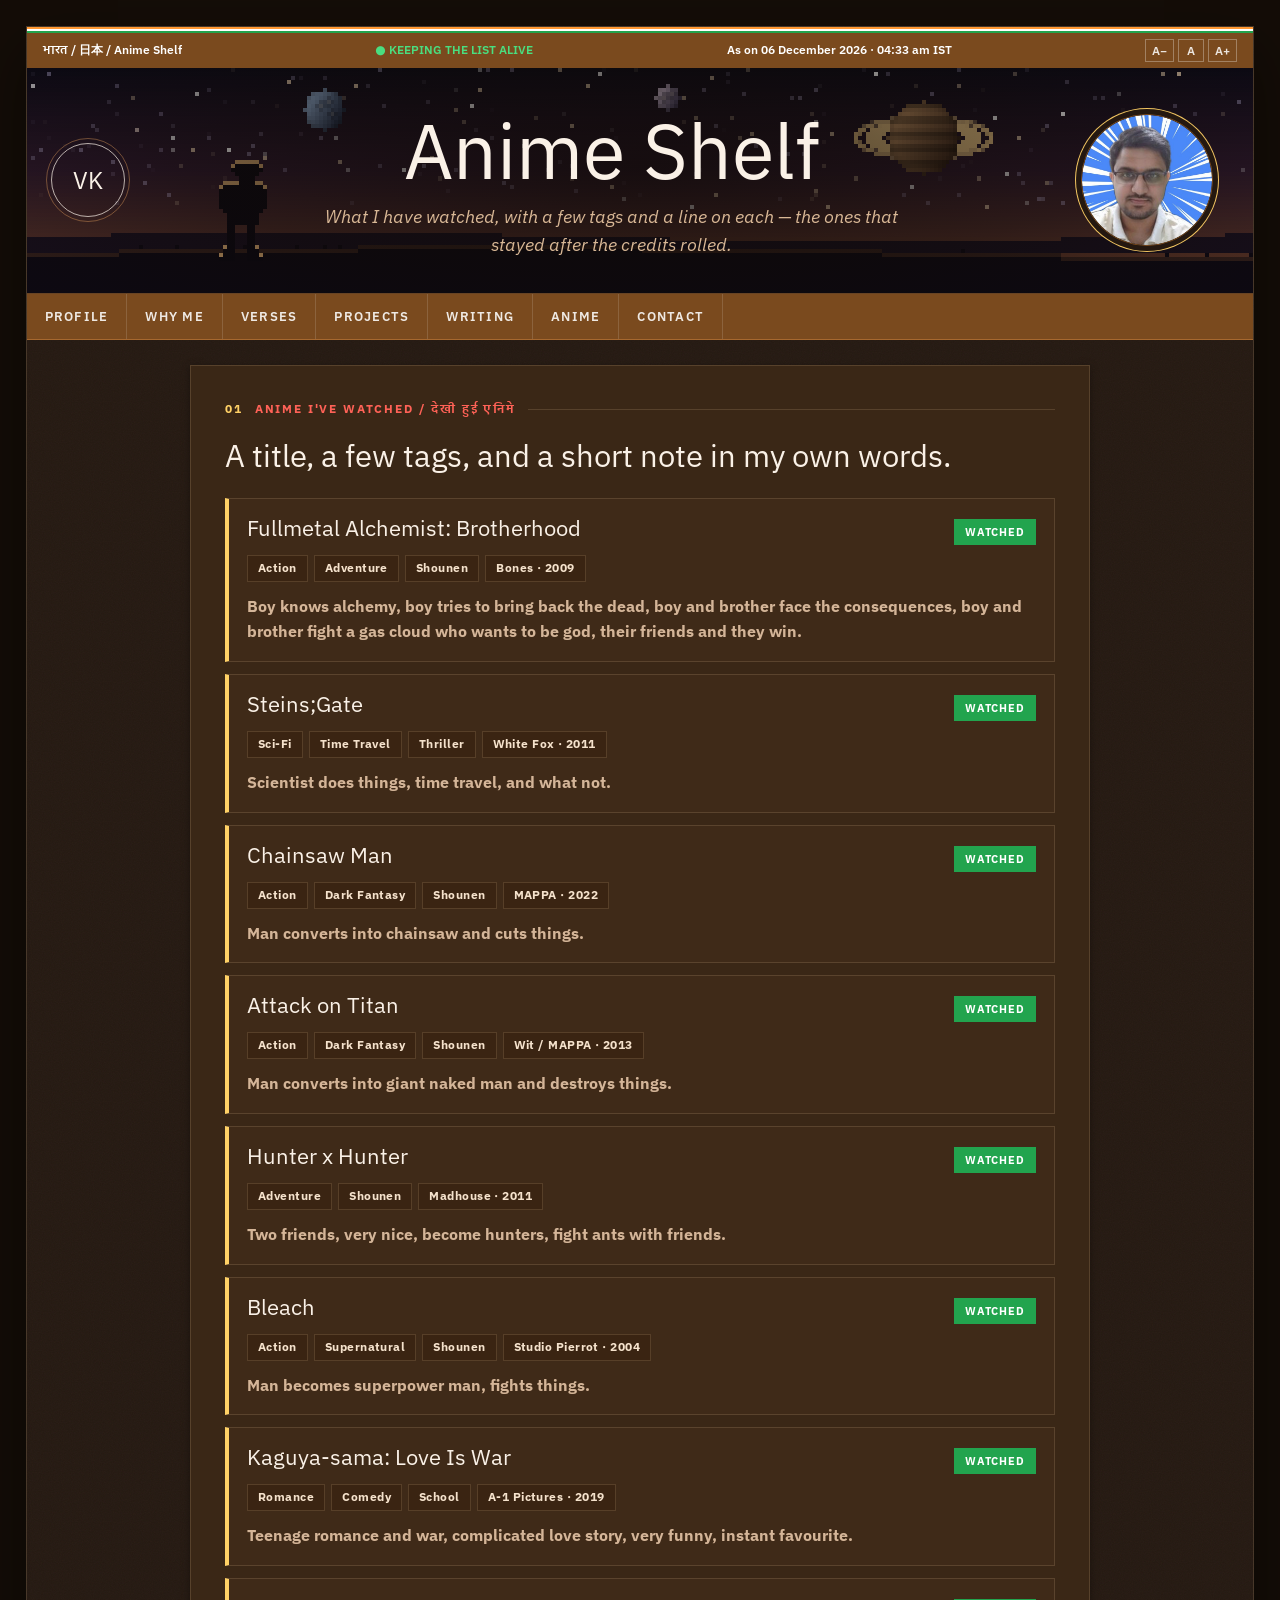
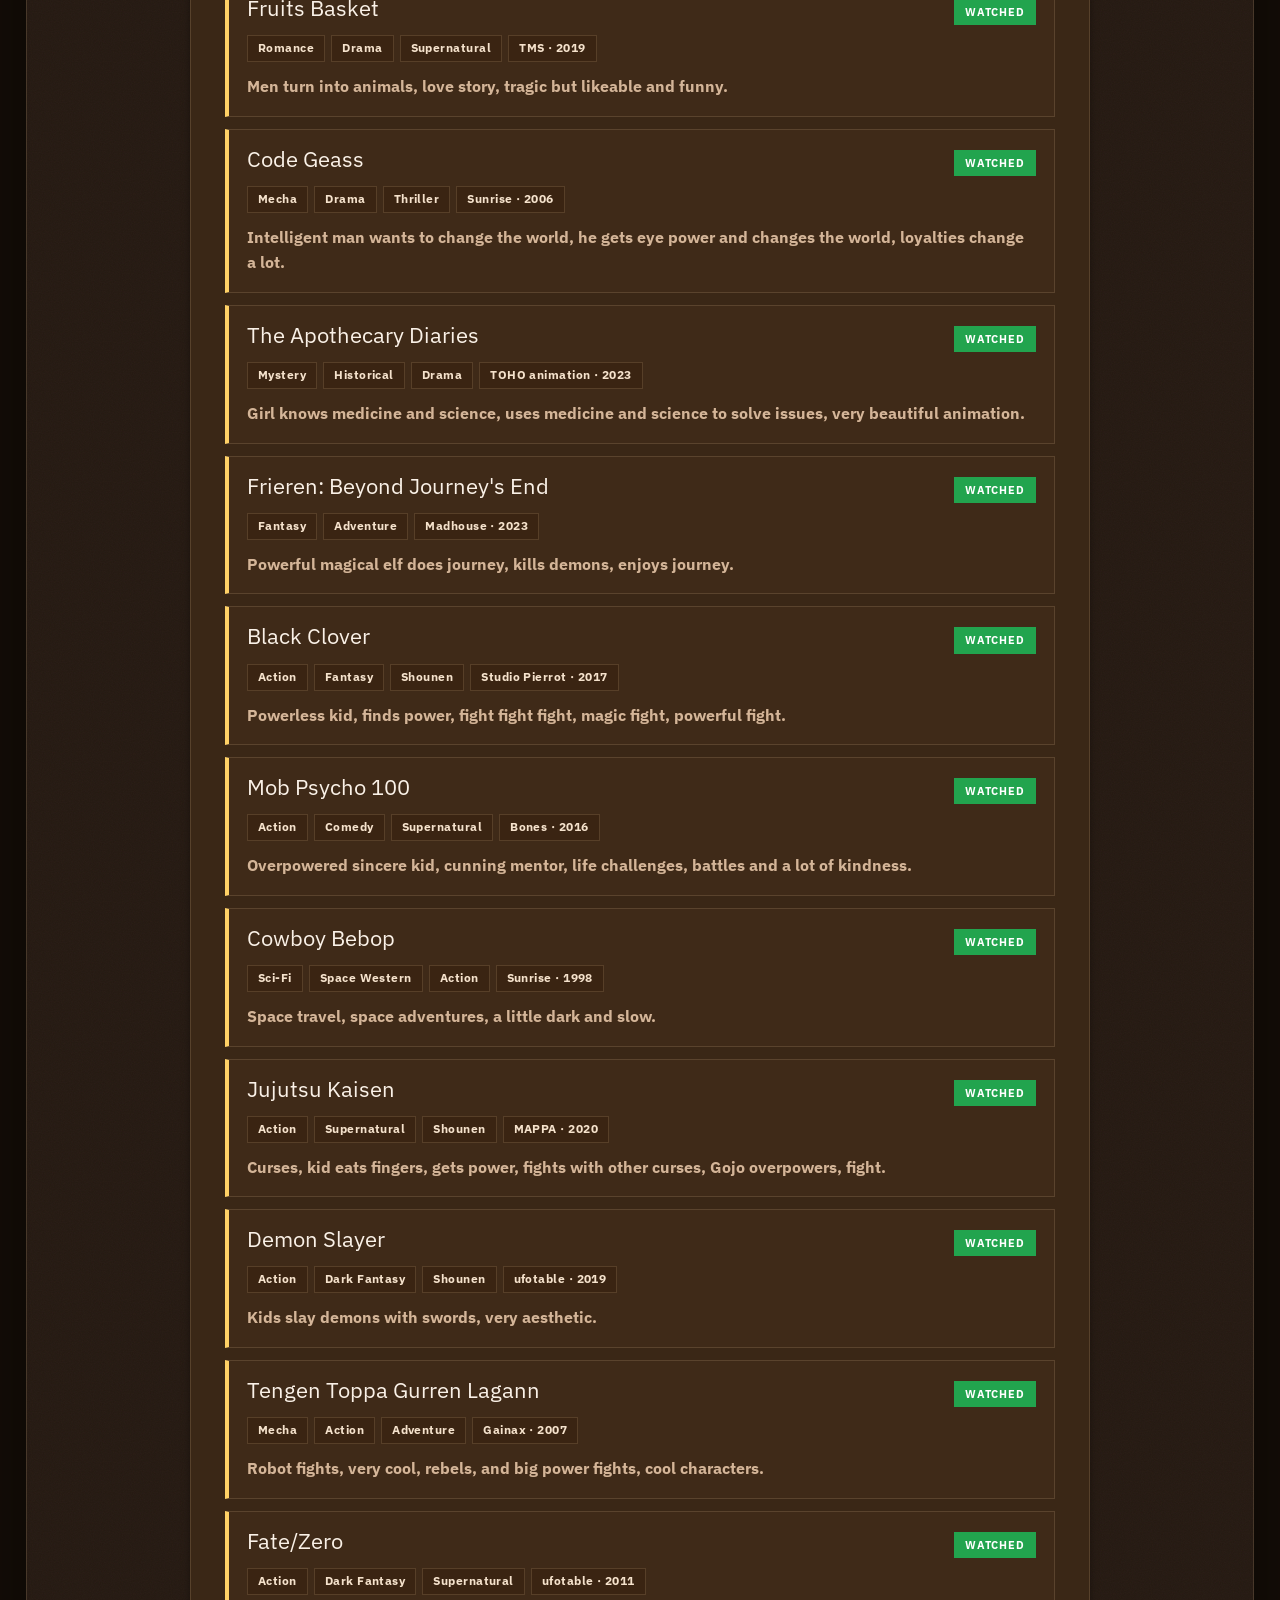
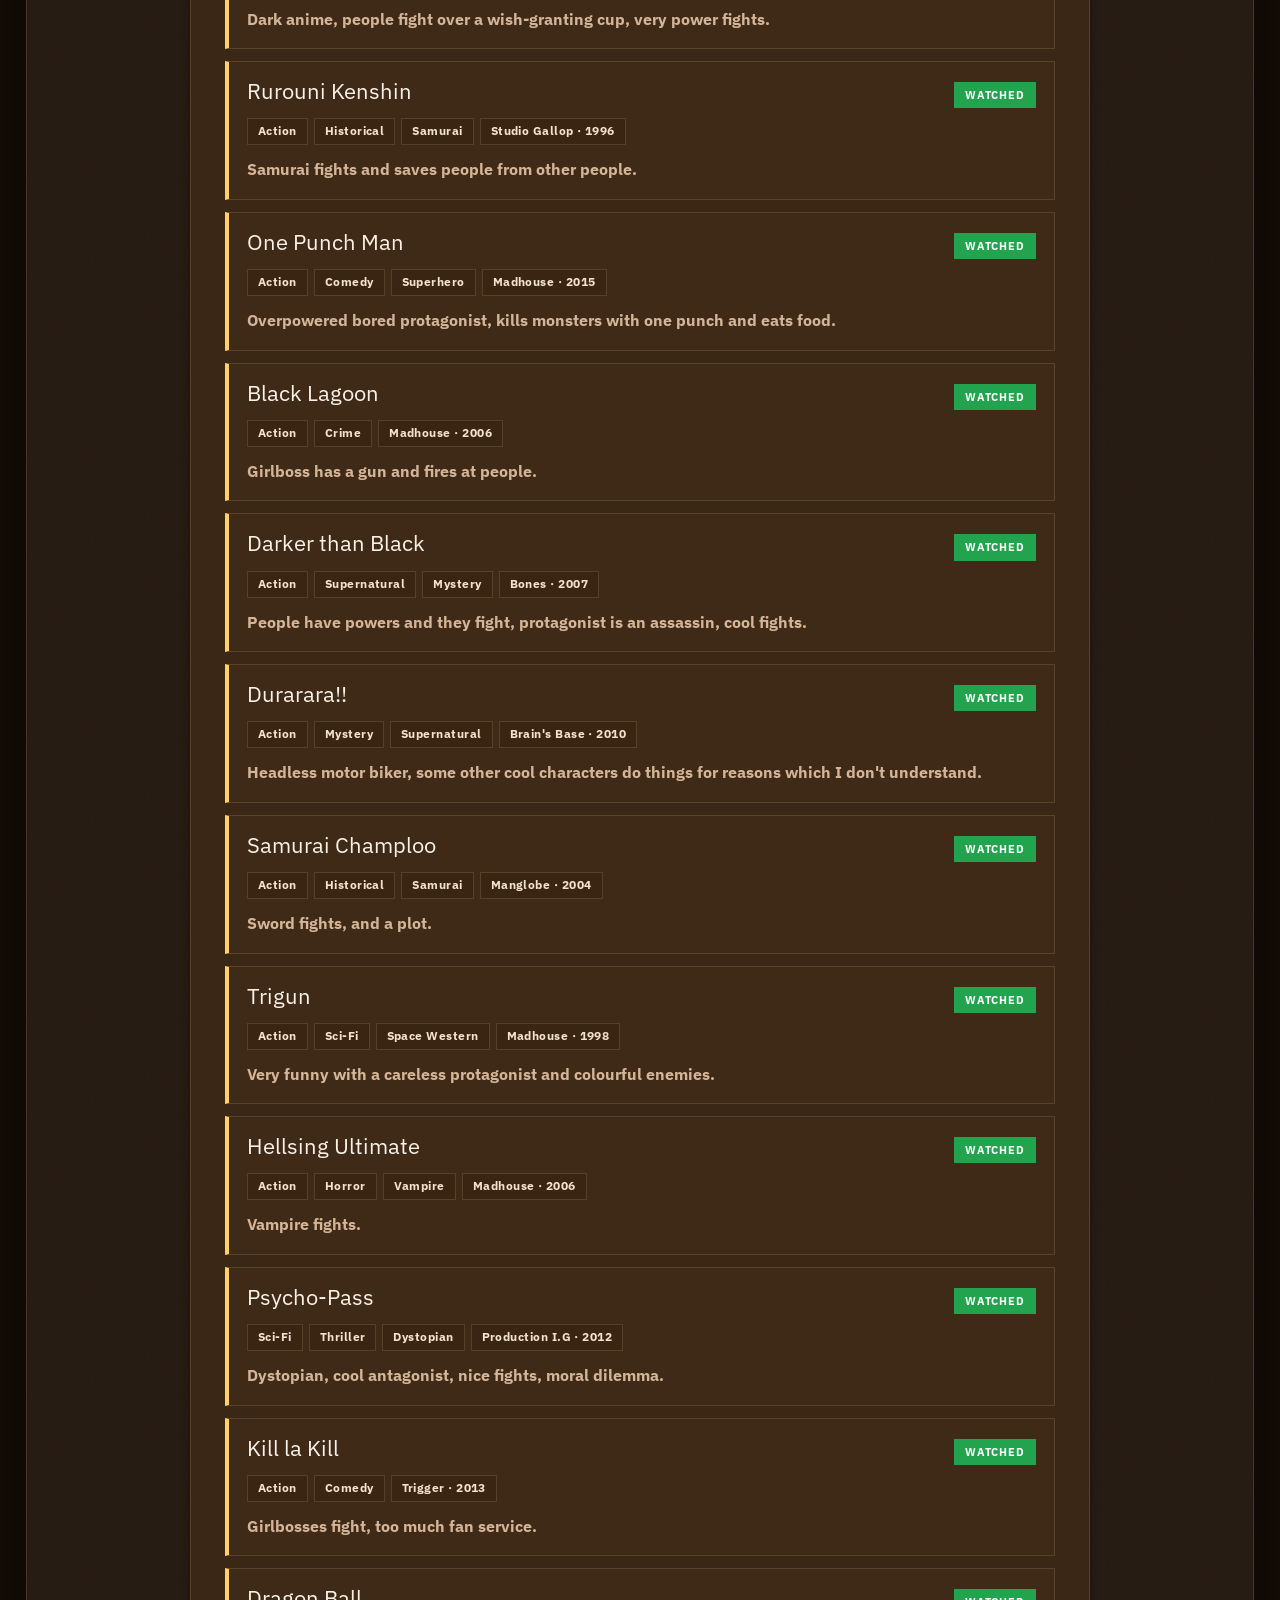
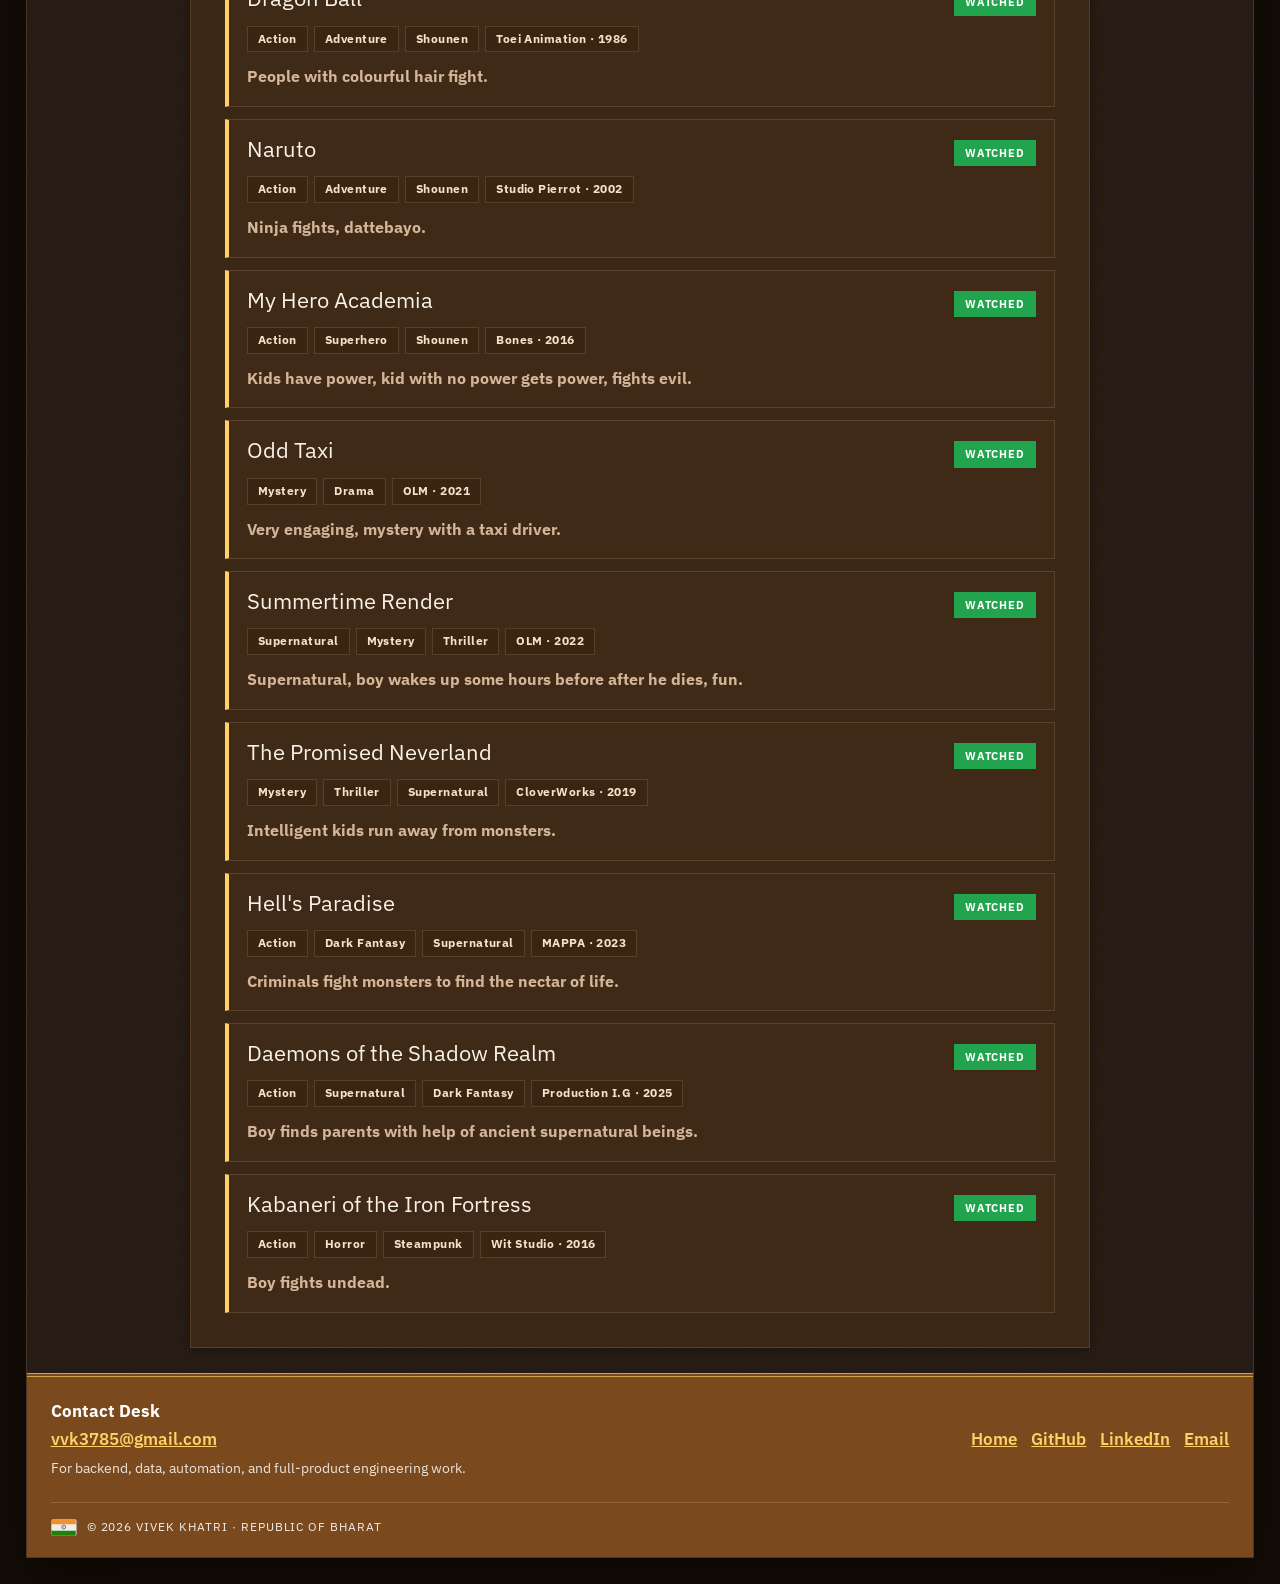
==== commit f36e1528: "Add animated hero scene and swap Dance Floor for a oneko Desk Cat" ====
--- a/anime.html
+++ b/anime.html
@@ -38,6 +38,7 @@
             </div>
 
             <div class="masthead masthead--compact">
+                <canvas class="masthead-canvas" data-hero-scene aria-hidden="true"></canvas>
                 <div class="emblem">VK</div>
                 <div class="masthead-text">
                     <h1 class="name">Anime Shelf</h1>
@@ -546,6 +547,34 @@
                             <span class="tag">MAPPA · 2023</span>
                         </div>
                         <p>Criminals fight monsters to find the nectar of life.</p>
+                    </article>
+
+                    <article class="anime-item">
+                        <div class="anime-item-head">
+                            <h3>Daemons of the Shadow Realm</h3>
+                            <span class="anime-status anime-status--watched">Watched</span>
+                        </div>
+                        <div class="anime-tags">
+                            <span class="tag">Action</span>
+                            <span class="tag">Supernatural</span>
+                            <span class="tag">Dark Fantasy</span>
+                            <span class="tag">Production I.G · 2025</span>
+                        </div>
+                        <p>Boy finds parents with help of ancient supernatural beings.</p>
+                    </article>
+
+                    <article class="anime-item">
+                        <div class="anime-item-head">
+                            <h3>Kabaneri of the Iron Fortress</h3>
+                            <span class="anime-status anime-status--watched">Watched</span>
+                        </div>
+                        <div class="anime-tags">
+                            <span class="tag">Action</span>
+                            <span class="tag">Horror</span>
+                            <span class="tag">Steampunk</span>
+                            <span class="tag">Wit Studio · 2016</span>
+                        </div>
+                        <p>Boy fights undead.</p>
                     </article>
                 </div>
             </section>
--- a/style.css
+++ b/style.css
@@ -229,6 +229,8 @@
 /* ─── Masthead ─── */
 
 .masthead {
+    position: relative;
+    overflow: hidden;
     display: grid;
     grid-template-columns: 92px minmax(0, 1fr) 148px;
     gap: 24px;
@@ -236,6 +238,41 @@
     padding: clamp(28px, 4vw, 48px) 24px;
     background: var(--cream);
     border-bottom: 1px solid rgba(232, 148, 74, 0.35);
+}
+
+/* ─── JS-drawn hero scene (pixel man gazing at the planets) ─── */
+
+.masthead-canvas {
+    position: absolute;
+    inset: 0;
+    z-index: 0;
+    width: 100%;
+    height: 100%;
+    pointer-events: none;
+    image-rendering: pixelated;
+    image-rendering: crisp-edges;
+}
+
+.masthead::after {
+    content: "";
+    position: absolute;
+    inset: 0;
+    z-index: 1;
+    pointer-events: none;
+    background: radial-gradient(
+        92% 120% at 50% 44%,
+        rgba(14, 9, 4, 0.72) 0%,
+        rgba(14, 9, 4, 0.44) 40%,
+        rgba(14, 9, 4, 0.08) 72%,
+        rgba(14, 9, 4, 0.28) 100%
+    );
+}
+
+.masthead > .emblem,
+.masthead > .masthead-text,
+.masthead > .portrait {
+    position: relative;
+    z-index: 2;
 }
 
 .masthead-text {
@@ -559,6 +596,28 @@
 
 .box > h2 + p {
     margin-top: 14px;
+}
+
+.box .oneko-stage {
+    position: relative;
+    display: block;
+    width: calc(100% - 28px);
+    max-width: 240px;
+    height: 176px;
+    margin: 14px auto;
+    border: 1px solid var(--border);
+    background: radial-gradient(circle at 50% 78%, #2c1c10, #150d07 72%);
+    overflow: hidden;
+    touch-action: none;
+    cursor: crosshair;
+}
+
+.box .cat-hint {
+    margin: 0 14px 14px;
+    color: var(--muted);
+    font-size: 12px;
+    line-height: 1.45;
+    text-align: center;
 }
 
 .box p {
@@ -1492,128 +1551,6 @@
     line-height: 1.6;
 }
 
-/* ─── Disco ball ─── */
-
-.disco-scene {
-    position: relative;
-    height: 230px;
-    overflow: hidden;
-}
-
-.disco-cord {
-    position: absolute;
-    top: 0;
-    left: 50%;
-    width: 2px;
-    height: 40px;
-    background: linear-gradient(#3a4352, #566070);
-    transform: translateX(-50%);
-}
-
-.disco-mount {
-    position: absolute;
-    top: 39px;
-    left: 50%;
-    width: 10px;
-    height: 6px;
-    border-radius: 3px;
-    background: #6a7587;
-    box-shadow: 0 1px 2px rgba(0, 0, 0, 0.5);
-    transform: translateX(-50%);
-}
-
-.disco-ball {
-    position: absolute;
-    top: 43px;
-    left: 50%;
-    width: 54px;
-    height: 54px;
-    margin-left: -27px;
-    border-radius: 50%;
-    background:
-        radial-gradient(circle at 32% 28%, rgba(255, 255, 255, 0.95), transparent 28%),
-        conic-gradient(from 0deg,
-            #cfd6df 0 30deg, #939eac 30deg 60deg, #ffffff 60deg 90deg,
-            #aab4c1 90deg 120deg, #7f8b99 120deg 150deg, #eef1f5 150deg 180deg,
-            #9aa5b2 180deg 210deg, #ffffff 210deg 240deg, #8793a0 240deg 270deg,
-            #dbe1e8 270deg 300deg, #b0bac6 300deg 330deg, #f4f6f9 330deg 360deg);
-    box-shadow:
-        0 0 0 2px rgba(20, 30, 45, 0.25),
-        0 0 24px rgba(255, 255, 255, 0.14),
-        0 0 38px rgba(255, 92, 220, 0.22),
-        0 0 50px rgba(64, 224, 250, 0.2);
-    animation: disco-spin 5.5s linear infinite;
-}
-
-@keyframes disco-spin {
-    to { transform: rotate(360deg); }
-}
-
-.disco-glint {
-    position: absolute;
-    top: 43px;
-    left: 50%;
-    width: 54px;
-    height: 54px;
-    margin-left: -27px;
-    border-radius: 50%;
-    background: radial-gradient(circle at 34% 30%, #fff, rgba(255, 255, 255, 0.25) 24%, transparent 42%);
-    animation: disco-glint 2.6s ease-in-out infinite;
-}
-
-@keyframes disco-glint {
-    0%, 100% { opacity: 0.35; }
-    50%      { opacity: 0.95; }
-}
-
-.disco-beam {
-    position: absolute;
-    top: 97px;
-    left: 50%;
-    width: 180px;
-    height: 150px;
-    margin-left: -90px;
-    background: linear-gradient(to bottom, rgba(255, 209, 102, 0.42), rgba(255, 209, 102, 0.06) 70%, transparent);
-    clip-path: polygon(50% 0, 0 100%, 100% 100%);
-    animation: disco-flicker 4.2s ease-in-out infinite;
-}
-
-.disco-scene::before,
-.disco-scene::after {
-    content: "";
-    position: absolute;
-    top: 97px;
-    left: 50%;
-    width: 165px;
-    height: 165px;
-    margin-left: -82px;
-    pointer-events: none;
-    transform-origin: top center;
-}
-
-.disco-scene::before {
-    background: linear-gradient(to bottom, rgba(255, 92, 220, 0.38), rgba(255, 92, 220, 0.05) 70%, transparent);
-    clip-path: polygon(30% 0, 0 100%, 100% 100%);
-    animation: disco-sweep 7s ease-in-out infinite alternate, disco-flicker 3.9s ease-in-out infinite;
-}
-
-.disco-scene::after {
-    background: linear-gradient(to bottom, rgba(64, 224, 250, 0.34), rgba(64, 224, 250, 0.05) 70%, transparent);
-    clip-path: polygon(70% 0, 0 100%, 100% 100%);
-    animation: disco-sweep 10s ease-in-out infinite alternate-reverse, disco-flicker 4.7s ease-in-out infinite;
-}
-
-@keyframes disco-sweep {
-    from { transform: rotate(-16deg); }
-    to   { transform: rotate(16deg); }
-}
-
-@keyframes disco-flicker {
-    0%, 100% { opacity: 0.5; }
-    45%      { opacity: 0.32; }
-    72%      { opacity: 0.62; }
-}
-
 /* ─── Responsive ─── */
 
 @media (max-width: 1100px) {
@@ -1736,12 +1673,6 @@
 
     .simple-card h2 {
         font-size: clamp(2.4rem, 13vw, 4rem);
-    }
-}
-
-@media (max-width: 720px) {
-    .disco {
-        display: none;
     }
 }
 
